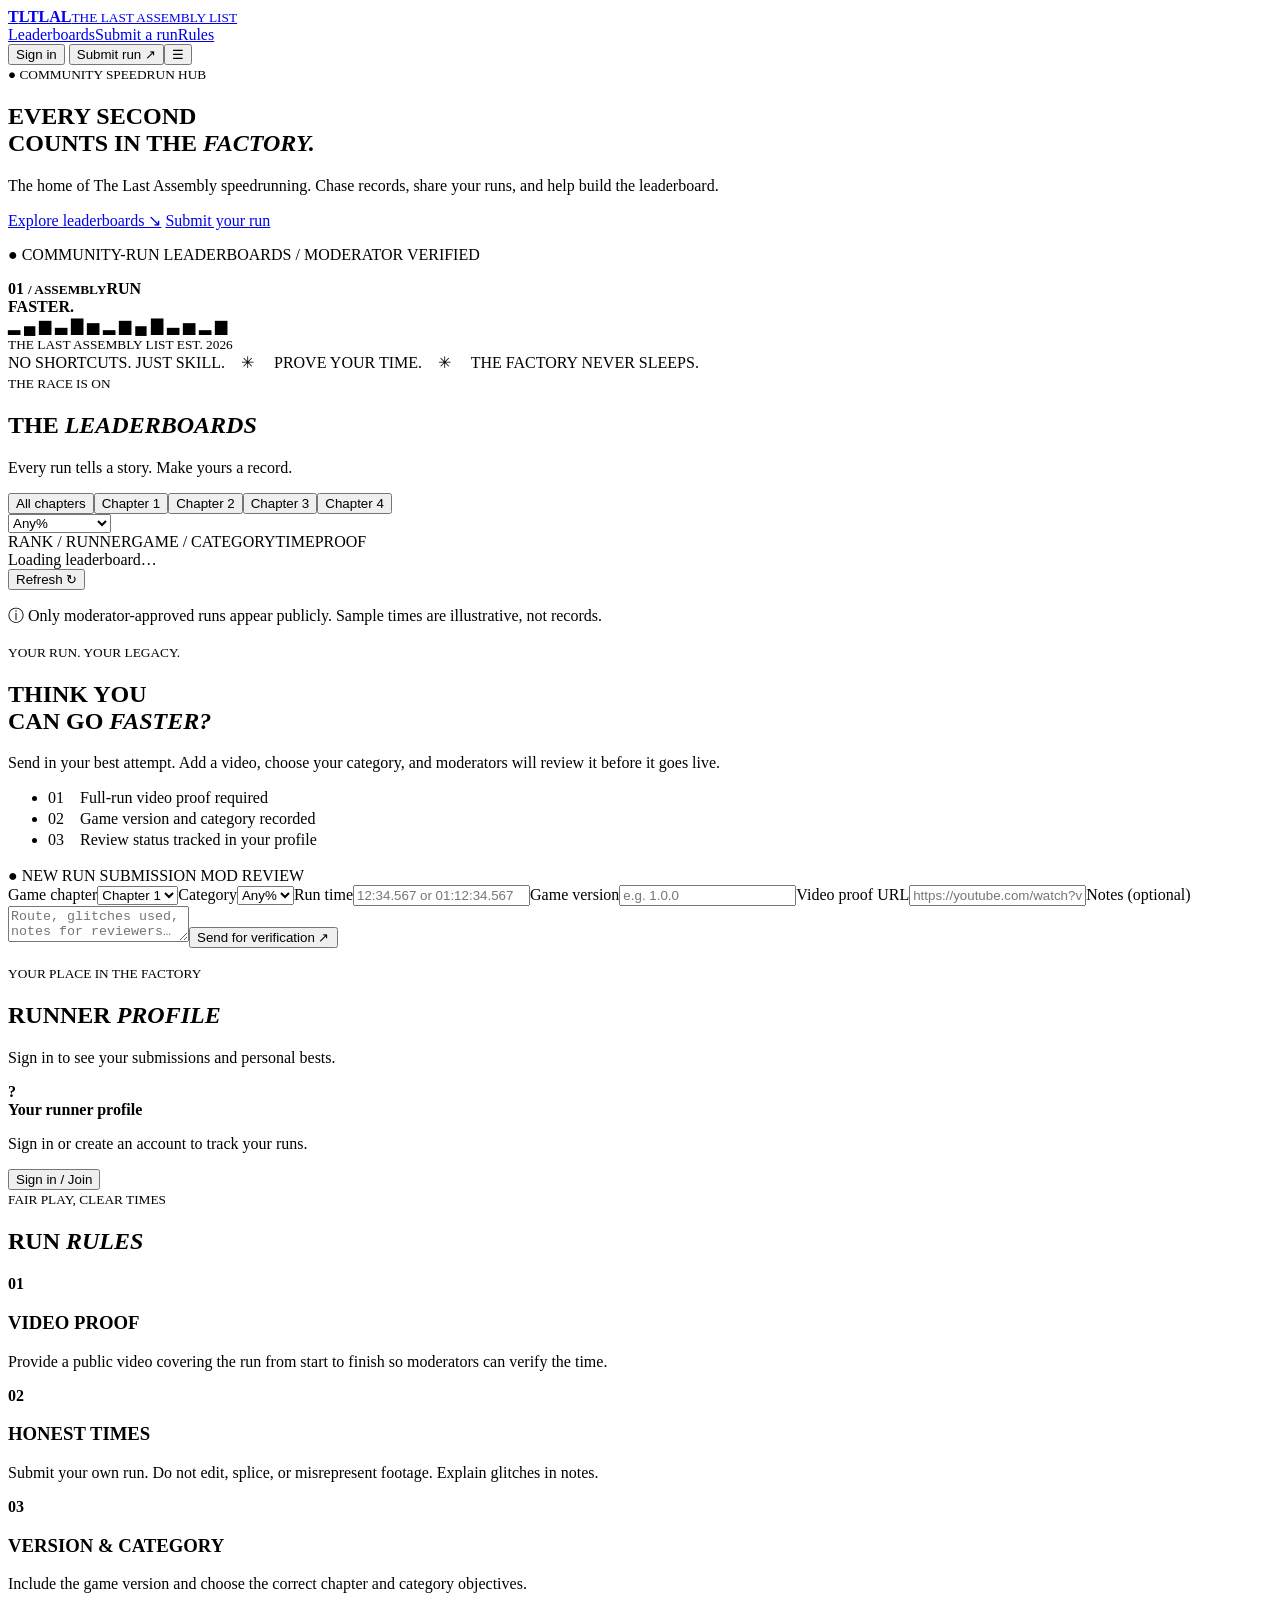
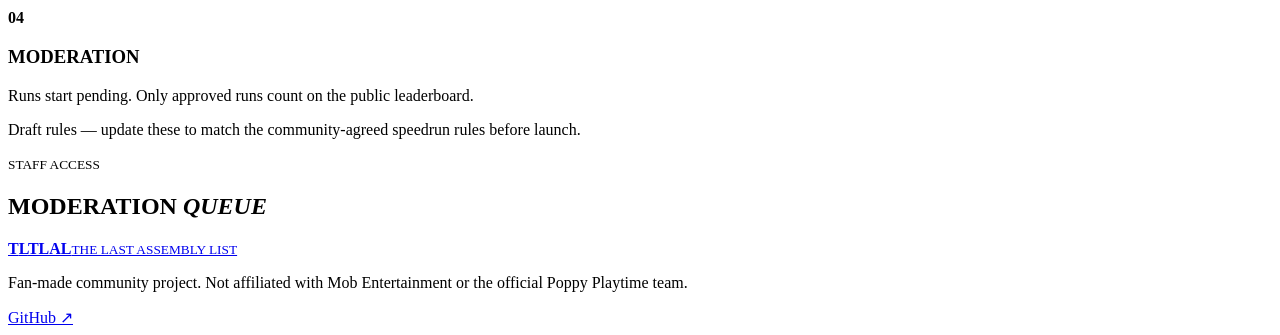
==== index.html @ 03046dbb "Build TLAL speedrun leaderboard website" ====
<!doctype html><html lang="en"><head><meta charset="utf-8"><meta name="viewport" content="width=device-width,initial-scale=1"><meta name="theme-color" content="#101011"><title>TLAL — The Last Assembly List</title><link rel="preconnect" href="https://fonts.googleapis.com"><link href="https://fonts.googleapis.com/css2?family=Barlow+Condensed:wght@600;700;800&family=DM+Sans:wght@400;500;700&display=swap" rel="stylesheet"><link rel="stylesheet" href="styles.css"></head><body><header><a class="brand" href="#home"><b class="mark">T<span>L</span></b><span><strong>TLAL</strong><small>THE LAST ASSEMBLY LIST</small></span></a><nav><a href="#leaderboards">Leaderboards</a><a href="#submit">Submit a run</a><a href="#rules">Rules</a></nav><div><button id="account">Sign in</button> <button class="red" id="go-submit">Submit run ↗</button><button id="menu">☰</button></div></header><main id="home"><section class="hero"><div><small class="eyebrow">● COMMUNITY SPEEDRUN HUB</small><h1>EVERY SECOND<br>COUNTS IN THE <em>FACTORY.</em></h1><p>The home of The Last Assembly speedrunning. Chase records, share your runs, and help build the leaderboard.</p><a class="red cta" href="#leaderboards">Explore leaderboards ↘</a> <a class="cta outline" href="#submit">Submit your run</a><p class="micro">● COMMUNITY-RUN LEADERBOARDS / MODERATOR VERIFIED</p></div><div class="art"><div class="ring"></div><div class="ring second"></div><b>01 <small>/ ASSEMBLY</small></b><strong>RUN<br>FASTER.</strong><div class="bars">▂ ▄ ▆ ▃ ▇ ▅ ▂ ▆ ▄ ▇ ▃ ▅ ▂ ▆</div><small class="artfoot">THE LAST ASSEMBLY LIST <span>EST. 2026</span></small></div></section><div class="ticker">NO SHORTCUTS. JUST SKILL.　✳　 PROVE YOUR TIME.　✳　 THE FACTORY NEVER SLEEPS.</div><section class="section" id="leaderboards"><small class="eyebrow">THE RACE IS ON</small><h2>THE <em>LEADERBOARDS</em></h2><p class="muted">Every run tells a story. Make yours a record.</p><div class="filters"><div id="chapters"><button class="active" data-ch="all">All chapters</button><button data-ch="chapter-1">Chapter 1</button><button data-ch="chapter-2">Chapter 2</button><button data-ch="chapter-3">Chapter 3</button><button data-ch="chapter-4">Chapter 4</button></div><select id="category"><option value="any%">Any%</option><option value="100%">100%</option><option value="all">All categories</option></select></div><div class="board"><div class="boardhead"><span>RANK / RUNNER</span><span>GAME / CATEGORY</span><span>TIME</span><span>PROOF</span></div><div id="runs">Loading leaderboard…</div><div class="boardfoot"><span id="count"></span><button id="refresh">Refresh ↻</button></div></div><p class="hint">ⓘ Only moderator-approved runs appear publicly. Sample times are illustrative, not records.</p></section><section class="section submit-area" id="submit"><div><small class="eyebrow">YOUR RUN. YOUR LEGACY.</small><h2>THINK YOU<br>CAN GO <em>FASTER?</em></h2><p class="muted">Send in your best attempt. Add a video, choose your category, and moderators will review it before it goes live.</p><ul><li>01　Full-run video proof required</li><li>02　Game version and category recorded</li><li>03　Review status tracked in your profile</li></ul></div><div class="panel"><div class="paneltitle">● NEW RUN SUBMISSION <span>MOD REVIEW</span></div><form id="submit-form"><label>Game chapter<select id="run-chapter"><option value="chapter-1">Chapter 1</option><option value="chapter-2">Chapter 2</option><option value="chapter-3">Chapter 3</option><option value="chapter-4">Chapter 4</option></select></label><label>Category<select id="run-category"><option value="any%">Any%</option><option value="100%">100%</option></select></label><label>Run time<input id="time" required placeholder="12:34.567 or 01:12:34.567"></label><label>Game version<input id="version" required placeholder="e.g. 1.0.0" maxlength="40"></label><label class="wide">Video proof URL<input id="proof" type="url" required placeholder="https://youtube.com/watch?v=..."></label><label class="wide">Notes (optional)<textarea id="notes" rows="2" maxlength="1000" placeholder="Route, glitches used, notes for reviewers…"></textarea></label><button class="red wide" type="submit">Send for verification ↗</button><p id="submit-msg" class="wide" role="status"></p></form></div></section><section class="section" id="profile"><small class="eyebrow">YOUR PLACE IN THE FACTORY</small><h2>RUNNER <em>PROFILE</em></h2><p class="muted">Sign in to see your submissions and personal bests.</p><div id="profile-card" class="profile"><b class="avatar">?</b><div class="profiletext"><strong>Your runner profile</strong><p>Sign in or create an account to track your runs.</p></div><button id="profile-login" class="outline">Sign in / Join</button></div><div id="history" class="hidden"></div></section><section class="section" id="rules"><small class="eyebrow">FAIR PLAY, CLEAR TIMES</small><h2>RUN <em>RULES</em></h2><div class="rules"><article><b>01</b><h3>VIDEO PROOF</h3><p>Provide a public video covering the run from start to finish so moderators can verify the time.</p></article><article><b>02</b><h3>HONEST TIMES</h3><p>Submit your own run. Do not edit, splice, or misrepresent footage. Explain glitches in notes.</p></article><article><b>03</b><h3>VERSION & CATEGORY</h3><p>Include the game version and choose the correct chapter and category objectives.</p></article><article><b>04</b><h3>MODERATION</h3><p>Runs start pending. Only approved runs count on the public leaderboard.</p></article></div><p class="hint">Draft rules — update these to match the community-agreed speedrun rules before launch.</p></section><section class="section hidden" id="moderation"><small class="eyebrow">STAFF ACCESS</small><h2>MODERATION <em>QUEUE</em></h2><div id="queue"></div></section><footer><a class="brand" href="#home"><b class="mark">T<span>L</span></b><span><strong>TLAL</strong><small>THE LAST ASSEMBLY LIST</small></span></a><p>Fan-made community project. Not affiliated with Mob Entertainment or the official Poppy Playtime team.</p><a href="https://github.com/AzureMC-projects/TLAL">GitHub ↗</a></footer></main><dialog id="auth"><button id="close-auth" class="close">×</button><small class="eyebrow">JOIN THE LEADERBOARD</small><h2 id="auth-title">WELCOME BACK.</h2><p id="auth-sub">Sign in to manage your runs.</p><form id="auth-form"><label>Email<input id="email" type="email" required autocomplete="email"></label><label id="runner-label" class="hidden">Runner name<input id="runner" maxlength="24" autocomplete="nickname"></label><label>Password<input id="password" type="password" required minlength="8" autocomplete="current-password"></label><button id="auth-submit" class="red" type="submit">Sign in</button><p id="auth-msg" role="status"></p></form><button id="switch-auth" class="textbtn">Need an account? Sign up</button><p class="hint">Passwords are handled by Supabase Auth, never stored by TLAL.</p></dialog><div id="toast" role="status"></div><script type="module" src="app.js"></script></body></html>
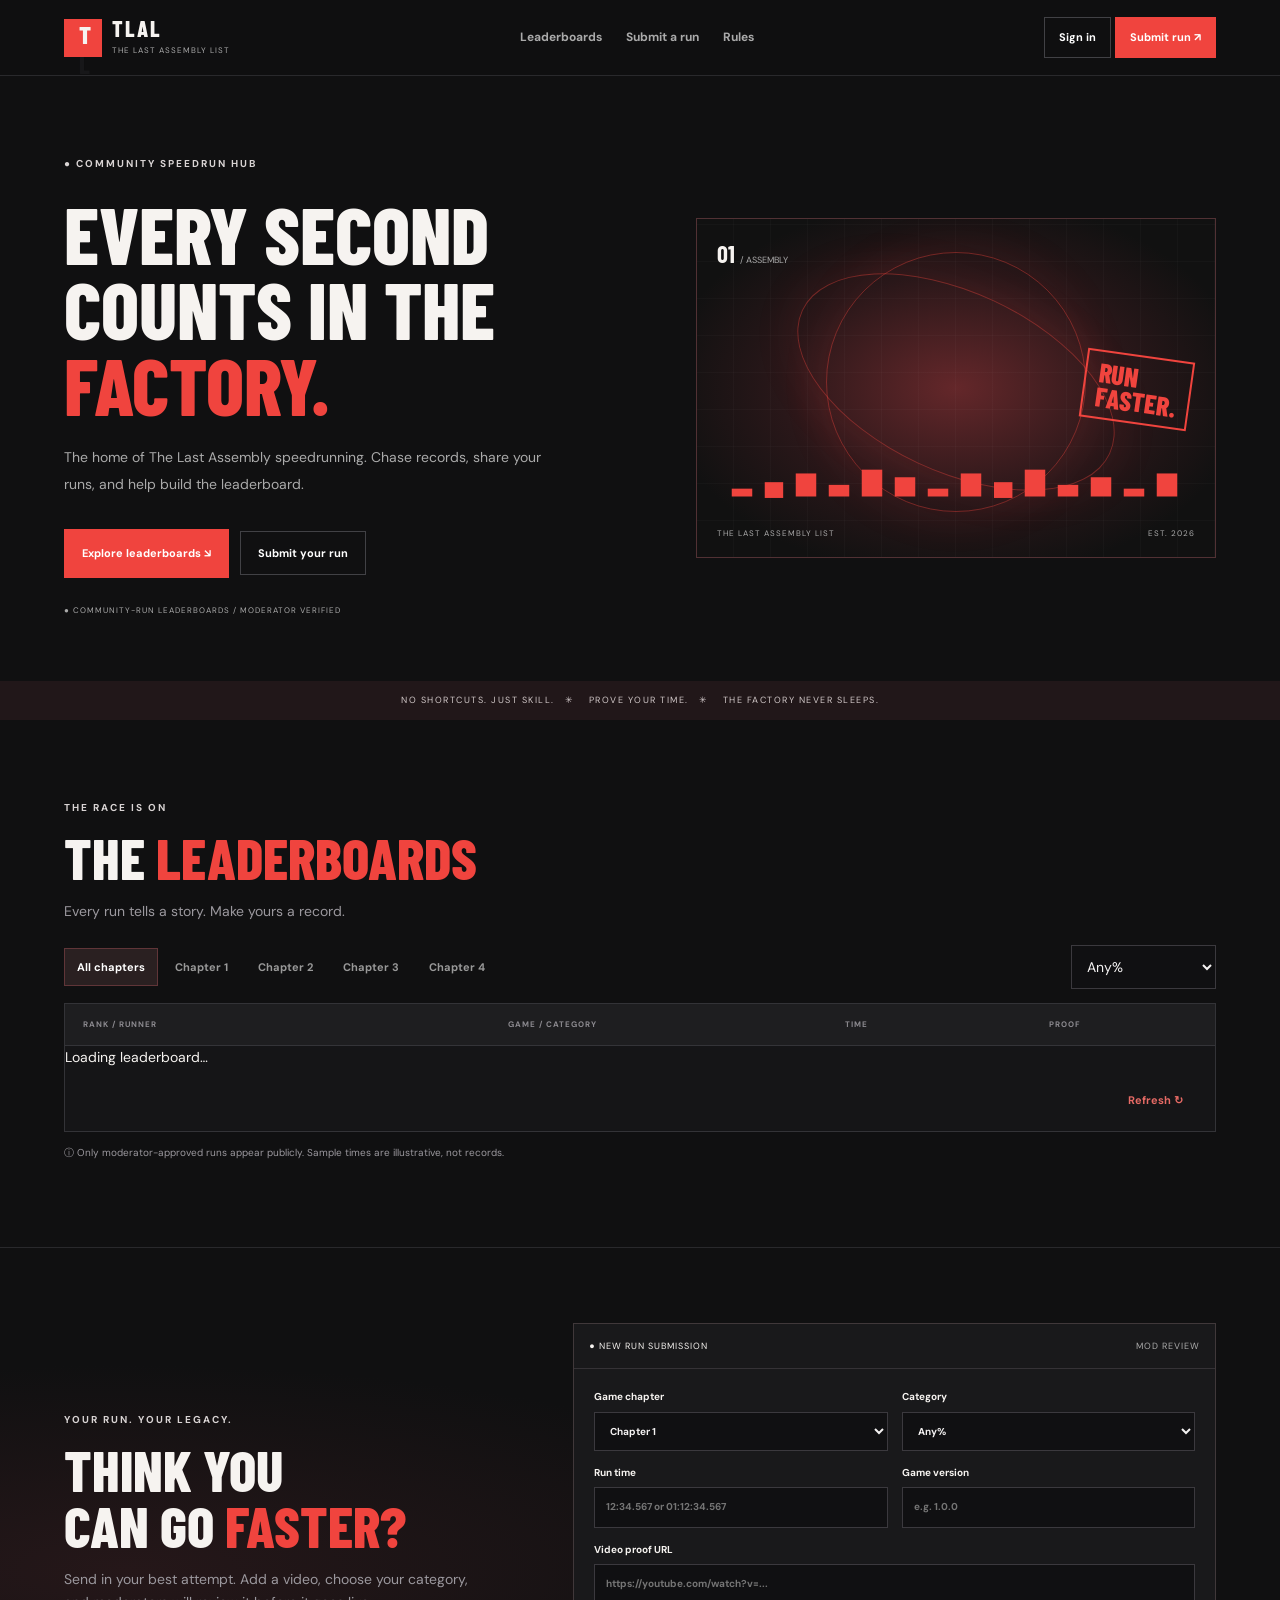
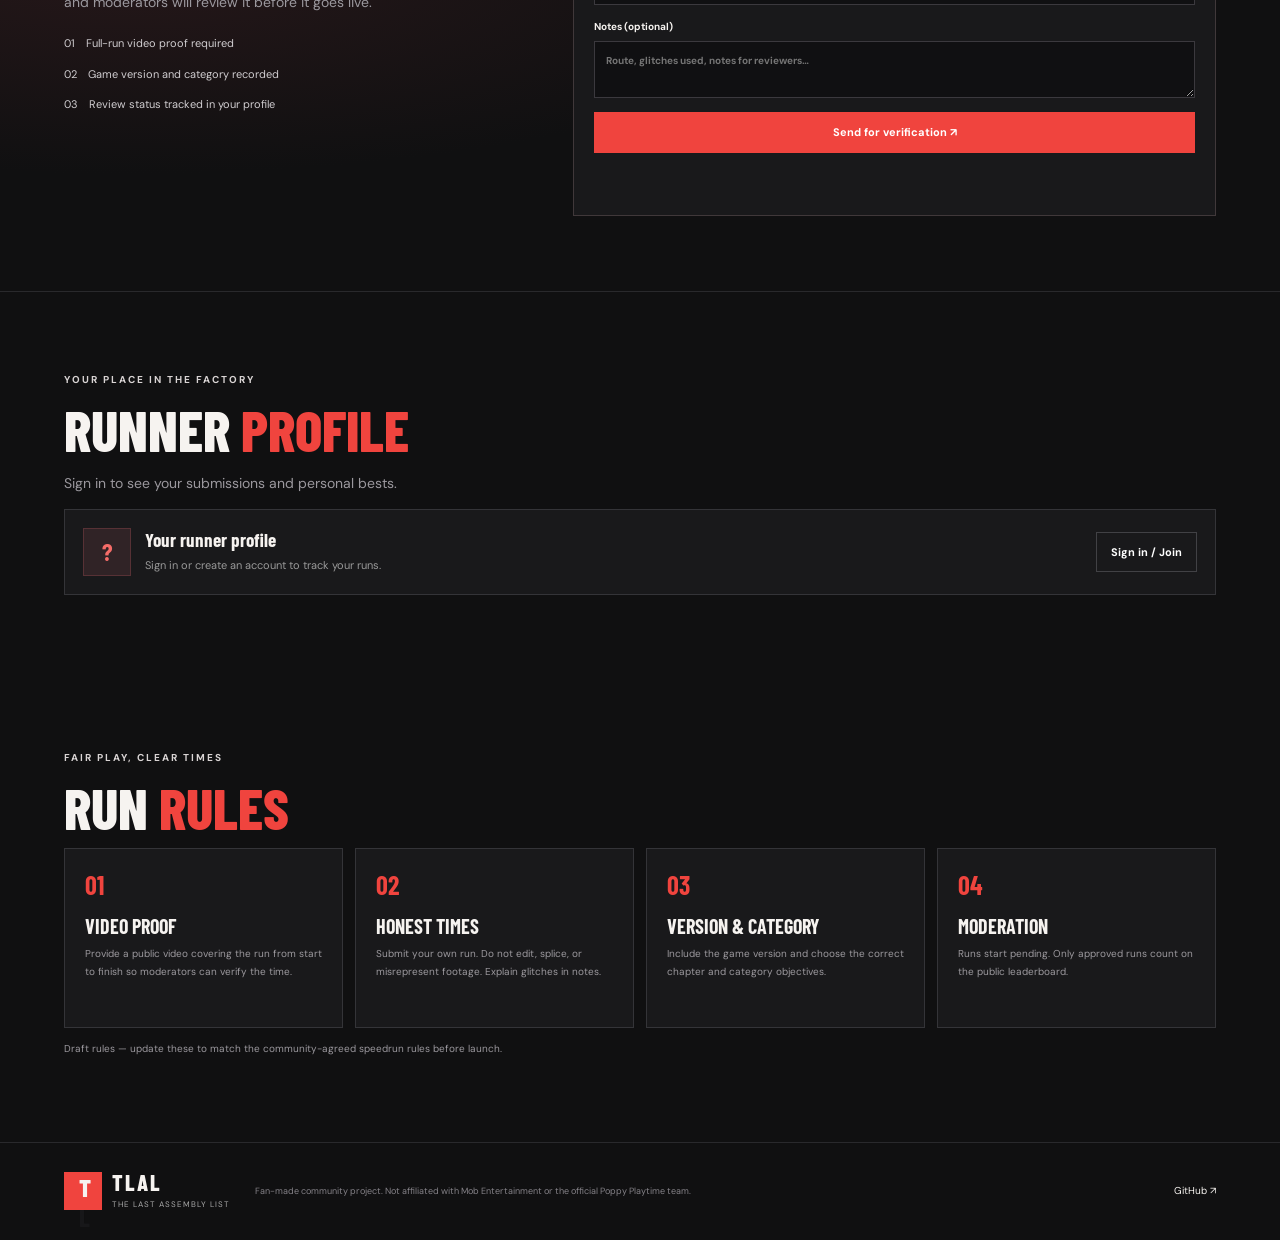
==== commit 2e2eae27: "Wire chapter tabs to leaderboard filters" ====
--- a/index.html
+++ b/index.html
@@ -1 +1 @@
-<!doctype html><html lang="en"><head><meta charset="utf-8"><meta name="viewport" content="width=device-width,initial-scale=1"><meta name="theme-color" content="#101011"><title>TLAL — The Last Assembly List</title><link rel="preconnect" href="https://fonts.googleapis.com"><link href="https://fonts.googleapis.com/css2?family=Barlow+Condensed:wght@600;700;800&family=DM+Sans:wght@400;500;700&display=swap" rel="stylesheet"><link rel="stylesheet" href="styles.css"></head><body><header><a class="brand" href="#home"><b class="mark">T<span>L</span></b><span><strong>TLAL</strong><small>THE LAST ASSEMBLY LIST</small></span></a><nav><a href="#leaderboards">Leaderboards</a><a href="#submit">Submit a run</a><a href="#rules">Rules</a></nav><div><button id="account">Sign in</button> <button class="red" id="go-submit">Submit run ↗</button><button id="menu">☰</button></div></header><main id="home"><section class="hero"><div><small class="eyebrow">● COMMUNITY SPEEDRUN HUB</small><h1>EVERY SECOND<br>COUNTS IN THE <em>FACTORY.</em></h1><p>The home of The Last Assembly speedrunning. Chase records, share your runs, and help build the leaderboard.</p><a class="red cta" href="#leaderboards">Explore leaderboards ↘</a> <a class="cta outline" href="#submit">Submit your run</a><p class="micro">● COMMUNITY-RUN LEADERBOARDS / MODERATOR VERIFIED</p></div><div class="art"><div class="ring"></div><div class="ring second"></div><b>01 <small>/ ASSEMBLY</small></b><strong>RUN<br>FASTER.</strong><div class="bars">▂ ▄ ▆ ▃ ▇ ▅ ▂ ▆ ▄ ▇ ▃ ▅ ▂ ▆</div><small class="artfoot">THE LAST ASSEMBLY LIST <span>EST. 2026</span></small></div></section><div class="ticker">NO SHORTCUTS. JUST SKILL.　✳　 PROVE YOUR TIME.　✳　 THE FACTORY NEVER SLEEPS.</div><section class="section" id="leaderboards"><small class="eyebrow">THE RACE IS ON</small><h2>THE <em>LEADERBOARDS</em></h2><p class="muted">Every run tells a story. Make yours a record.</p><div class="filters"><div id="chapters"><button class="active" data-ch="all">All chapters</button><button data-ch="chapter-1">Chapter 1</button><button data-ch="chapter-2">Chapter 2</button><button data-ch="chapter-3">Chapter 3</button><button data-ch="chapter-4">Chapter 4</button></div><select id="category"><option value="any%">Any%</option><option value="100%">100%</option><option value="all">All categories</option></select></div><div class="board"><div class="boardhead"><span>RANK / RUNNER</span><span>GAME / CATEGORY</span><span>TIME</span><span>PROOF</span></div><div id="runs">Loading leaderboard…</div><div class="boardfoot"><span id="count"></span><button id="refresh">Refresh ↻</button></div></div><p class="hint">ⓘ Only moderator-approved runs appear publicly. Sample times are illustrative, not records.</p></section><section class="section submit-area" id="submit"><div><small class="eyebrow">YOUR RUN. YOUR LEGACY.</small><h2>THINK YOU<br>CAN GO <em>FASTER?</em></h2><p class="muted">Send in your best attempt. Add a video, choose your category, and moderators will review it before it goes live.</p><ul><li>01　Full-run video proof required</li><li>02　Game version and category recorded</li><li>03　Review status tracked in your profile</li></ul></div><div class="panel"><div class="paneltitle">● NEW RUN SUBMISSION <span>MOD REVIEW</span></div><form id="submit-form"><label>Game chapter<select id="run-chapter"><option value="chapter-1">Chapter 1</option><option value="chapter-2">Chapter 2</option><option value="chapter-3">Chapter 3</option><option value="chapter-4">Chapter 4</option></select></label><label>Category<select id="run-category"><option value="any%">Any%</option><option value="100%">100%</option></select></label><label>Run time<input id="time" required placeholder="12:34.567 or 01:12:34.567"></label><label>Game version<input id="version" required placeholder="e.g. 1.0.0" maxlength="40"></label><label class="wide">Video proof URL<input id="proof" type="url" required placeholder="https://youtube.com/watch?v=..."></label><label class="wide">Notes (optional)<textarea id="notes" rows="2" maxlength="1000" placeholder="Route, glitches used, notes for reviewers…"></textarea></label><button class="red wide" type="submit">Send for verification ↗</button><p id="submit-msg" class="wide" role="status"></p></form></div></section><section class="section" id="profile"><small class="eyebrow">YOUR PLACE IN THE FACTORY</small><h2>RUNNER <em>PROFILE</em></h2><p class="muted">Sign in to see your submissions and personal bests.</p><div id="profile-card" class="profile"><b class="avatar">?</b><div class="profiletext"><strong>Your runner profile</strong><p>Sign in or create an account to track your runs.</p></div><button id="profile-login" class="outline">Sign in / Join</button></div><div id="history" class="hidden"></div></section><section class="section" id="rules"><small class="eyebrow">FAIR PLAY, CLEAR TIMES</small><h2>RUN <em>RULES</em></h2><div class="rules"><article><b>01</b><h3>VIDEO PROOF</h3><p>Provide a public video covering the run from start to finish so moderators can verify the time.</p></article><article><b>02</b><h3>HONEST TIMES</h3><p>Submit your own run. Do not edit, splice, or misrepresent footage. Explain glitches in notes.</p></article><article><b>03</b><h3>VERSION & CATEGORY</h3><p>Include the game version and choose the correct chapter and category objectives.</p></article><article><b>04</b><h3>MODERATION</h3><p>Runs start pending. Only approved runs count on the public leaderboard.</p></article></div><p class="hint">Draft rules — update these to match the community-agreed speedrun rules before launch.</p></section><section class="section hidden" id="moderation"><small class="eyebrow">STAFF ACCESS</small><h2>MODERATION <em>QUEUE</em></h2><div id="queue"></div></section><footer><a class="brand" href="#home"><b class="mark">T<span>L</span></b><span><strong>TLAL</strong><small>THE LAST ASSEMBLY LIST</small></span></a><p>Fan-made community project. Not affiliated with Mob Entertainment or the official Poppy Playtime team.</p><a href="https://github.com/AzureMC-projects/TLAL">GitHub ↗</a></footer></main><dialog id="auth"><button id="close-auth" class="close">×</button><small class="eyebrow">JOIN THE LEADERBOARD</small><h2 id="auth-title">WELCOME BACK.</h2><p id="auth-sub">Sign in to manage your runs.</p><form id="auth-form"><label>Email<input id="email" type="email" required autocomplete="email"></label><label id="runner-label" class="hidden">Runner name<input id="runner" maxlength="24" autocomplete="nickname"></label><label>Password<input id="password" type="password" required minlength="8" autocomplete="current-password"></label><button id="auth-submit" class="red" type="submit">Sign in</button><p id="auth-msg" role="status"></p></form><button id="switch-auth" class="textbtn">Need an account? Sign up</button><p class="hint">Passwords are handled by Supabase Auth, never stored by TLAL.</p></dialog><div id="toast" role="status"></div><script type="module" src="app.js"></script></body></html>+<!doctype html><html lang="en"><head><meta charset="utf-8"><meta name="viewport" content="width=device-width,initial-scale=1"><meta name="theme-color" content="#101011"><title>TLAL — The Last Assembly List</title><link rel="preconnect" href="https://fonts.googleapis.com"><link href="https://fonts.googleapis.com/css2?family=Barlow+Condensed:wght@600;700;800&family=DM+Sans:wght@400;500;700&display=swap" rel="stylesheet"><link rel="stylesheet" href="styles.css"></head><body><header><a class="brand" href="#home"><b class="mark">T<span>L</span></b><span><strong>TLAL</strong><small>THE LAST ASSEMBLY LIST</small></span></a><nav><a href="#leaderboards">Leaderboards</a><a href="#submit">Submit a run</a><a href="#rules">Rules</a></nav><div><button id="account">Sign in</button> <button class="red" id="go-submit">Submit run ↗</button><button id="menu">☰</button></div></header><main id="home"><section class="hero"><div><small class="eyebrow">● COMMUNITY SPEEDRUN HUB</small><h1>EVERY SECOND<br>COUNTS IN THE <em>FACTORY.</em></h1><p>The home of The Last Assembly speedrunning. Chase records, share your runs, and help build the leaderboard.</p><a class="red cta" href="#leaderboards">Explore leaderboards ↘</a> <a class="cta outline" href="#submit">Submit your run</a><p class="micro">● COMMUNITY-RUN LEADERBOARDS / MODERATOR VERIFIED</p></div><div class="art"><div class="ring"></div><div class="ring second"></div><b>01 <small>/ ASSEMBLY</small></b><strong>RUN<br>FASTER.</strong><div class="bars">▂ ▄ ▆ ▃ ▇ ▅ ▂ ▆ ▄ ▇ ▃ ▅ ▂ ▆</div><small class="artfoot">THE LAST ASSEMBLY LIST <span>EST. 2026</span></small></div></section><div class="ticker">NO SHORTCUTS. JUST SKILL.　✳　 PROVE YOUR TIME.　✳　 THE FACTORY NEVER SLEEPS.</div><section class="section" id="leaderboards"><small class="eyebrow">THE RACE IS ON</small><h2>THE <em>LEADERBOARDS</em></h2><p class="muted">Every run tells a story. Make yours a record.</p><div class="filters"><div id="chapters"><button class="chapter-tab active" data-ch="all">All chapters</button><button class="chapter-tab" data-ch="chapter-1">Chapter 1</button><button class="chapter-tab" data-ch="chapter-2">Chapter 2</button><button class="chapter-tab" data-ch="chapter-3">Chapter 3</button><button class="chapter-tab" data-ch="chapter-4">Chapter 4</button></div><select id="category"><option value="any%">Any%</option><option value="100%">100%</option><option value="all">All categories</option></select></div><div class="board"><div class="boardhead"><span>RANK / RUNNER</span><span>GAME / CATEGORY</span><span>TIME</span><span>PROOF</span></div><div id="runs">Loading leaderboard…</div><div class="boardfoot"><span id="count"></span><button id="refresh">Refresh ↻</button></div></div><p class="hint">ⓘ Only moderator-approved runs appear publicly. Sample times are illustrative, not records.</p></section><section class="section submit-area" id="submit"><div><small class="eyebrow">YOUR RUN. YOUR LEGACY.</small><h2>THINK YOU<br>CAN GO <em>FASTER?</em></h2><p class="muted">Send in your best attempt. Add a video, choose your category, and moderators will review it before it goes live.</p><ul><li>01　Full-run video proof required</li><li>02　Game version and category recorded</li><li>03　Review status tracked in your profile</li></ul></div><div class="panel"><div class="paneltitle">● NEW RUN SUBMISSION <span>MOD REVIEW</span></div><form id="submit-form"><label>Game chapter<select id="run-chapter"><option value="chapter-1">Chapter 1</option><option value="chapter-2">Chapter 2</option><option value="chapter-3">Chapter 3</option><option value="chapter-4">Chapter 4</option></select></label><label>Category<select id="run-category"><option value="any%">Any%</option><option value="100%">100%</option></select></label><label>Run time<input id="time" required placeholder="12:34.567 or 01:12:34.567"></label><label>Game version<input id="version" required placeholder="e.g. 1.0.0" maxlength="40"></label><label class="wide">Video proof URL<input id="proof" type="url" required placeholder="https://youtube.com/watch?v=..."></label><label class="wide">Notes (optional)<textarea id="notes" rows="2" maxlength="1000" placeholder="Route, glitches used, notes for reviewers…"></textarea></label><button class="red wide" type="submit">Send for verification ↗</button><p id="submit-msg" class="wide" role="status"></p></form></div></section><section class="section" id="profile"><small class="eyebrow">YOUR PLACE IN THE FACTORY</small><h2>RUNNER <em>PROFILE</em></h2><p class="muted">Sign in to see your submissions and personal bests.</p><div id="profile-card" class="profile"><b class="avatar">?</b><div class="profiletext"><strong>Your runner profile</strong><p>Sign in or create an account to track your runs.</p></div><button id="profile-login" class="outline">Sign in / Join</button></div><div id="history" class="hidden"></div></section><section class="section" id="rules"><small class="eyebrow">FAIR PLAY, CLEAR TIMES</small><h2>RUN <em>RULES</em></h2><div class="rules"><article><b>01</b><h3>VIDEO PROOF</h3><p>Provide a public video covering the run from start to finish so moderators can verify the time.</p></article><article><b>02</b><h3>HONEST TIMES</h3><p>Submit your own run. Do not edit, splice, or misrepresent footage. Explain glitches in notes.</p></article><article><b>03</b><h3>VERSION & CATEGORY</h3><p>Include the game version and choose the correct chapter and category objectives.</p></article><article><b>04</b><h3>MODERATION</h3><p>Runs start pending. Only approved runs count on the public leaderboard.</p></article></div><p class="hint">Draft rules — update these to match the community-agreed speedrun rules before launch.</p></section><section class="section hidden" id="moderation"><small class="eyebrow">STAFF ACCESS</small><h2>MODERATION <em>QUEUE</em></h2><div id="queue"></div></section><footer><a class="brand" href="#home"><b class="mark">T<span>L</span></b><span><strong>TLAL</strong><small>THE LAST ASSEMBLY LIST</small></span></a><p>Fan-made community project. Not affiliated with Mob Entertainment or the official Poppy Playtime team.</p><a href="https://github.com/AzureMC-projects/TLAL">GitHub ↗</a></footer></main><dialog id="auth"><button id="close-auth" class="close">×</button><small class="eyebrow">JOIN THE LEADERBOARD</small><h2 id="auth-title">WELCOME BACK.</h2><p id="auth-sub">Sign in to manage your runs.</p><form id="auth-form"><label>Email<input id="email" type="email" required autocomplete="email"></label><label id="runner-label" class="hidden">Runner name<input id="runner" maxlength="24" autocomplete="nickname"></label><label>Password<input id="password" type="password" required minlength="8" autocomplete="current-password"></label><button id="auth-submit" class="red" type="submit">Sign in</button><p id="auth-msg" role="status"></p></form><button id="switch-auth" class="textbtn">Need an account? Sign up</button><p class="hint">Passwords are handled by Supabase Auth, never stored by TLAL.</p></dialog><div id="toast" role="status"></div><script type="module" src="app.js"></script></body></html>
--- a/styles.css
+++ b/styles.css
@@ -0,0 +1 @@
+:root{color-scheme:dark;--bg:#101011;--panel:#19191b;--line:#333337;--muted:#9b989e;--red:#f0443e;--head:"Barlow Condensed",Impact,sans-serif;--body:"DM Sans",Arial,sans-serif}*{box-sizing:border-box}html{scroll-behavior:smooth;scroll-padding-top:85px}body{margin:0;background:var(--bg);color:#f6f3f0;font:14px/1.65 var(--body)}button,input,select,textarea{font:inherit}button,a{cursor:pointer}a{color:inherit;text-decoration:none}header{height:76px;position:sticky;top:0;z-index:10;display:flex;align-items:center;justify-content:space-between;padding:0 5vw;background:#101011f2;border-bottom:1px solid #29292c;gap:22px}header>div{white-space:nowrap}#menu{display:none}.brand{display:flex;align-items:center;gap:10px}.mark{width:38px;height:38px;display:grid;place-items:center;background:var(--red);font:800 25px var(--head);letter-spacing:-3px}.mark span{color:#171719}.brand strong{font:800 22px var(--head);letter-spacing:2px;display:block;line-height:1}.brand small{display:block;font-size:8px;letter-spacing:1px;color:#aaa;margin-top:5px}nav{display:flex;gap:24px}nav a{color:#aaa;font-size:12px;font-weight:700}nav a:hover{color:white}button,.red,.outline{border:1px solid #414145;padding:10px 14px;background:transparent;color:white;font-size:11px;font-weight:700}.red{display:inline-block;background:var(--red);border-color:var(--red);color:white}.red:hover{background:#ff5b54}.outline:hover,button:hover{border-color:#888}.hero{max-width:1320px;margin:auto;display:grid;grid-template-columns:1.05fr .95fr;align-items:center;gap:5%;padding:75px 5vw 55px}.eyebrow{font-size:10px;letter-spacing:2px;font-weight:700;color:#d9d4d4}.hero h1{font:800 clamp(48px,6.2vw,82px)/.95 var(--head);margin:22px 0}.hero h1 em,h2 em{color:var(--red);font-style:normal}.hero p{color:#aaa;max-width:480px;line-height:1.9}.cta{margin:18px 7px 0 0;padding:14px 17px;font-size:11px}.micro{font-size:8px;color:#858188;letter-spacing:1px;margin-top:25px}.art{height:340px;position:relative;overflow:hidden;border:1px solid #513134;background:radial-gradient(ellipse,#64272a,#291719 48%,#111 80%);padding:20px}.art:before{content:"";position:absolute;inset:0;background:repeating-linear-gradient(0deg,transparent 0 36px,#ffffff0b 37px),repeating-linear-gradient(90deg,transparent 0 36px,#ffffff0b 37px)}.art>b{position:relative;font:700 24px var(--head)}.art b small{font:9px var(--body);color:#aaa}.art strong{position:absolute;right:24px;top:40%;border:2px solid var(--red);color:var(--red);padding:8px 12px;font:800 27px/.9 var(--head);transform:rotate(8deg)}.ring{position:absolute;left:50%;top:48%;width:260px;height:260px;border:1px solid #f0443e66;border-radius:50%;transform:translate(-50%,-50%);box-shadow:0 0 50px #f0443e18}.ring.second{width:340px;height:180px;transform:translate(-50%,-50%) rotate(25deg)}.bars{position:absolute;bottom:55px;left:20px;right:20px;text-align:center;color:var(--red);font-size:26px;letter-spacing:3px}.artfoot{position:absolute;bottom:17px;left:20px;right:20px;color:#aaa;font-size:8px;letter-spacing:1px}.artfoot span{float:right}.ticker{text-align:center;background:#211719;padding:12px;color:#d1c8c8;font-size:9px;letter-spacing:1.5px}.section{max-width:1320px;margin:auto;padding:75px 5vw}h2{font:800 clamp(38px,4.5vw,57px)/.98 var(--head);margin:12px 0}.muted,.section>p{color:var(--muted)}.filters{display:flex;align-items:center;justify-content:space-between;gap:12px;margin:22px 0 14px}#chapters{display:flex;gap:4px;flex-wrap:wrap}#chapters button{border-color:transparent;color:#999;padding:9px 12px}#chapters button.active{background:#2a2021;border-color:#603538;color:white}select,input,textarea{background:#101012;color:#f4f2f2;border:1px solid #3b393e;padding:11px;width:100%;min-width:0;outline:none}select:focus,input:focus,textarea:focus{border-color:#bd4945}#category{width:auto;min-width:145px}.board{border:1px solid #333337;background:#151517}.boardhead,.row{display:grid;grid-template-columns:1.4fr 1.1fr .65fr .5fr;gap:12px;align-items:center;padding:14px 18px}.boardhead{background:#1e1e20;border-bottom:1px solid #343438;color:#8d8b90;font-size:8px;letter-spacing:1px;font-weight:700}.row{min-height:72px;border-bottom:1px solid #2d2d30}.runner{display:flex;align-items:center;gap:10px;min-width:0}.rank{font:700 18px var(--head);color:#888;width:20px}.rank.first{color:#f0c878}.avatar{width:34px;height:34px;display:grid;place-items:center;background:#302326;color:#f56c68;border:1px solid #573135;font:700 17px var(--head);flex-shrink:0}.runnername{font-size:11px;font-weight:700;overflow:hidden;text-overflow:ellipsis}.runnername small{display:block;color:#888;font-size:9px}.game strong{display:block;font-size:11px}.game small{display:block;color:#8d8a90;font-size:9px}.time{font:700 18px var(--head)}.proof{border:1px solid #38383c;padding:7px 9px;font-size:10px;width:max-content}.boardfoot{display:flex;justify-content:space-between;padding:12px 18px;color:#888;font-size:10px}.boardfoot button,.textbtn{background:none;border:0;color:#e66a65}.hint{color:#8f8c91;font-size:10px;margin-top:13px}.submit-area{display:grid;grid-template-columns:.8fr 1.2fr;gap:7%;align-items:center;border-block:1px solid #29292c;background:radial-gradient(ellipse at 10% 50%,#251719,transparent 45%)}.submit-area ul{list-style:none;padding:0;color:#d0cdd0;font-size:11px;line-height:2.8}.panel{background:#19191b;border:1px solid #40383a}.paneltitle{padding:15px;border-bottom:1px solid #353236;font-size:9px;letter-spacing:1px}.paneltitle span{float:right;color:#aaa}.panel form,dialog form{padding:20px;display:grid;grid-template-columns:1fr 1fr;gap:14px}.panel label,dialog label{display:flex;flex-direction:column;gap:6px;font-size:10px;font-weight:700}.wide{grid-column:1/-1}.profile{display:flex;align-items:center;gap:14px;padding:18px;border:1px solid #343438;background:#19191b}.profile .avatar{width:48px;height:48px;font-size:24px}.profiletext{flex:1}.profiletext strong{font:700 19px var(--head)}.profiletext p{margin:2px 0;color:#999;font-size:11px}.rules{display:grid;grid-template-columns:repeat(4,1fr);gap:12px}.rules article{border:1px solid #343438;background:#19191b;padding:20px;min-height:180px}.rules article>b{font:700 26px var(--head);color:var(--red)}.rules h3{font:700 20px var(--head);margin:12px 0 7px}.rules p{font-size:10px;color:#9c999e;line-height:1.8;margin:0}footer{border-top:1px solid #29292c;display:flex;align-items:center;gap:25px;padding:28px 5vw;max-width:1320px;margin:auto}footer p{flex:1;font-size:9px;color:#858288}footer>a:last-child{font-size:10px}dialog{width:min(440px,calc(100% - 28px));background:#19191b;color:white;border:1px solid #484044;padding:30px;position:relative}dialog::backdrop{background:#050505d9;backdrop-filter:blur(5px)}dialog h2{font:800 38px var(--head);margin:12px 0}dialog>p{font-size:11px;color:#aaa}dialog form{display:grid;grid-template-columns:1fr;gap:13px;padding:0;margin-top:20px}dialog .close{position:absolute;right:10px;top:8px;border:0;background:none;font-size:25px}#toast{position:fixed;bottom:20px;right:20px;z-index:20;background:#292326;border:1px solid #603538;padding:13px 18px;max-width:380px;opacity:0;pointer-events:none;transition:.2s;font-size:11px}#toast.show{opacity:1}.hidden{display:none!important}.config-banner{padding:10px 5vw;background:#291d1e;border-bottom:1px solid #563336;color:#d5baba;font-size:10px}.config-banner b{color:#ff7770;letter-spacing:1px}.config-banner a{color:white;text-decoration:underline;margin-left:8px}.historyrow,.queueitem{padding:14px;border-bottom:1px solid var(--line);font-size:11px}.historyrow span,.historyrow em{margin-left:12px;color:#bbb}.queueitem input{margin:8px 0}.queueitem button{margin-right:5px}@media(max-width:850px){.hero{padding:55px 24px;grid-template-columns:1fr .8fr}.hero h1{font-size:58px}.section{padding:60px 24px}.rules{grid-template-columns:repeat(2,1fr)}}@media(max-width:650px){header{height:66px;padding:0 15px}nav{display:none;position:absolute;top:65px;left:0;right:0;background:#19191b;padding:16px;flex-direction:column;align-items:flex-start}nav.open{display:flex}header>div{margin-left:auto}#go-submit{display:none}#menu{display:inline-block}.hero{grid-template-columns:1fr;padding:48px 18px 35px;gap:30px}.hero h1{font-size:clamp(48px,13vw,70px)}.art{height:260px}.section{padding:52px 18px}.filters{align-items:stretch;flex-direction:column}#category{width:100%}.boardhead{display:none}.row{grid-template-columns:1fr auto;padding:13px;gap:7px}.runner{grid-column:1;grid-row:1}.game{grid-column:1;grid-row:2;padding-left:30px}.time{grid-column:2;grid-row:1;text-align:right}.proof{grid-column:2;grid-row:2}.submit-area{grid-template-columns:1fr;gap:25px}.panel form{padding:14px;gap:10px}.rules{grid-template-columns:1fr 1fr}.rules article{padding:14px;min-height:185px}.profile{flex-wrap:wrap}.profiletext{min-width:60%}.profile>button{width:100%}footer{padding:24px 18px;flex-wrap:wrap;gap:12px}footer p{flex-basis:100%;order:2;margin:0}}@media(max-width:390px){.panel form{grid-template-columns:1fr}.panel form>*{grid-column:1}.rules{grid-template-columns:1fr}.rules article{min-height:0}.hero .cta{display:block;text-align:center}}
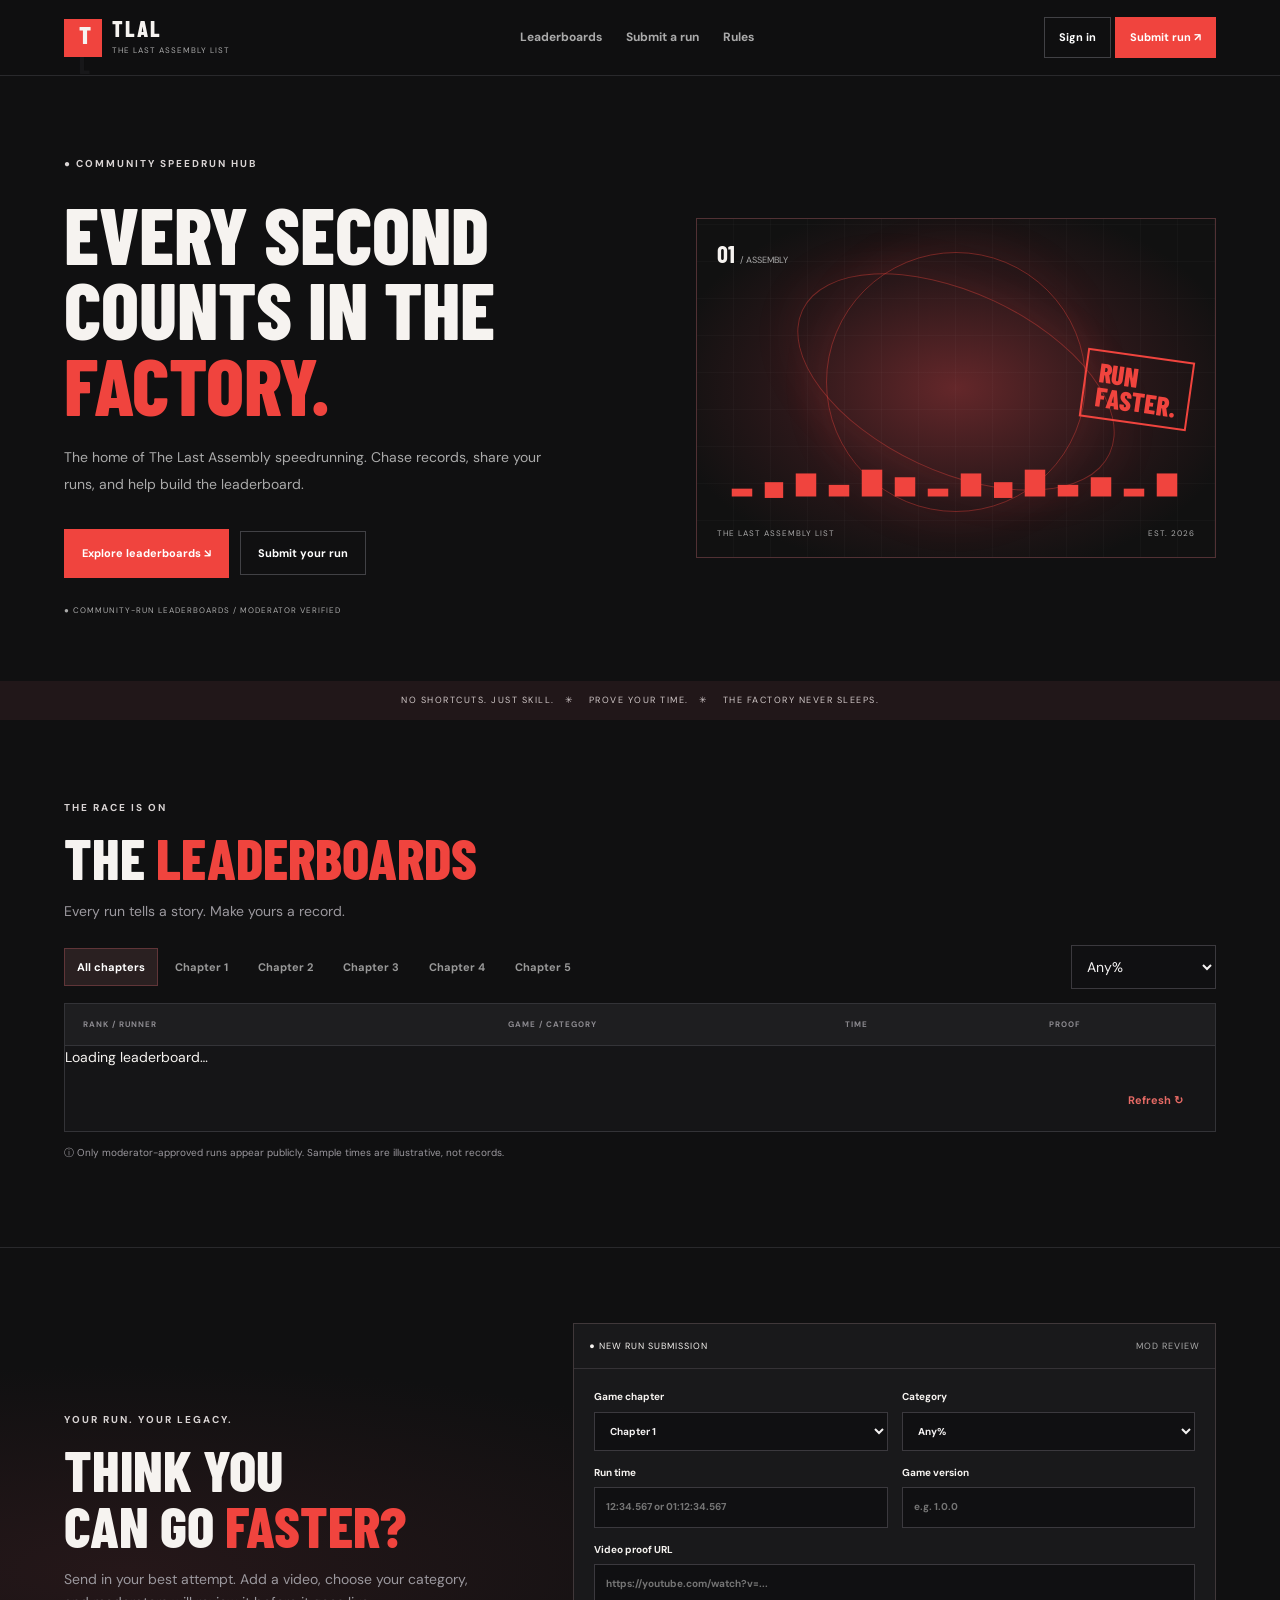
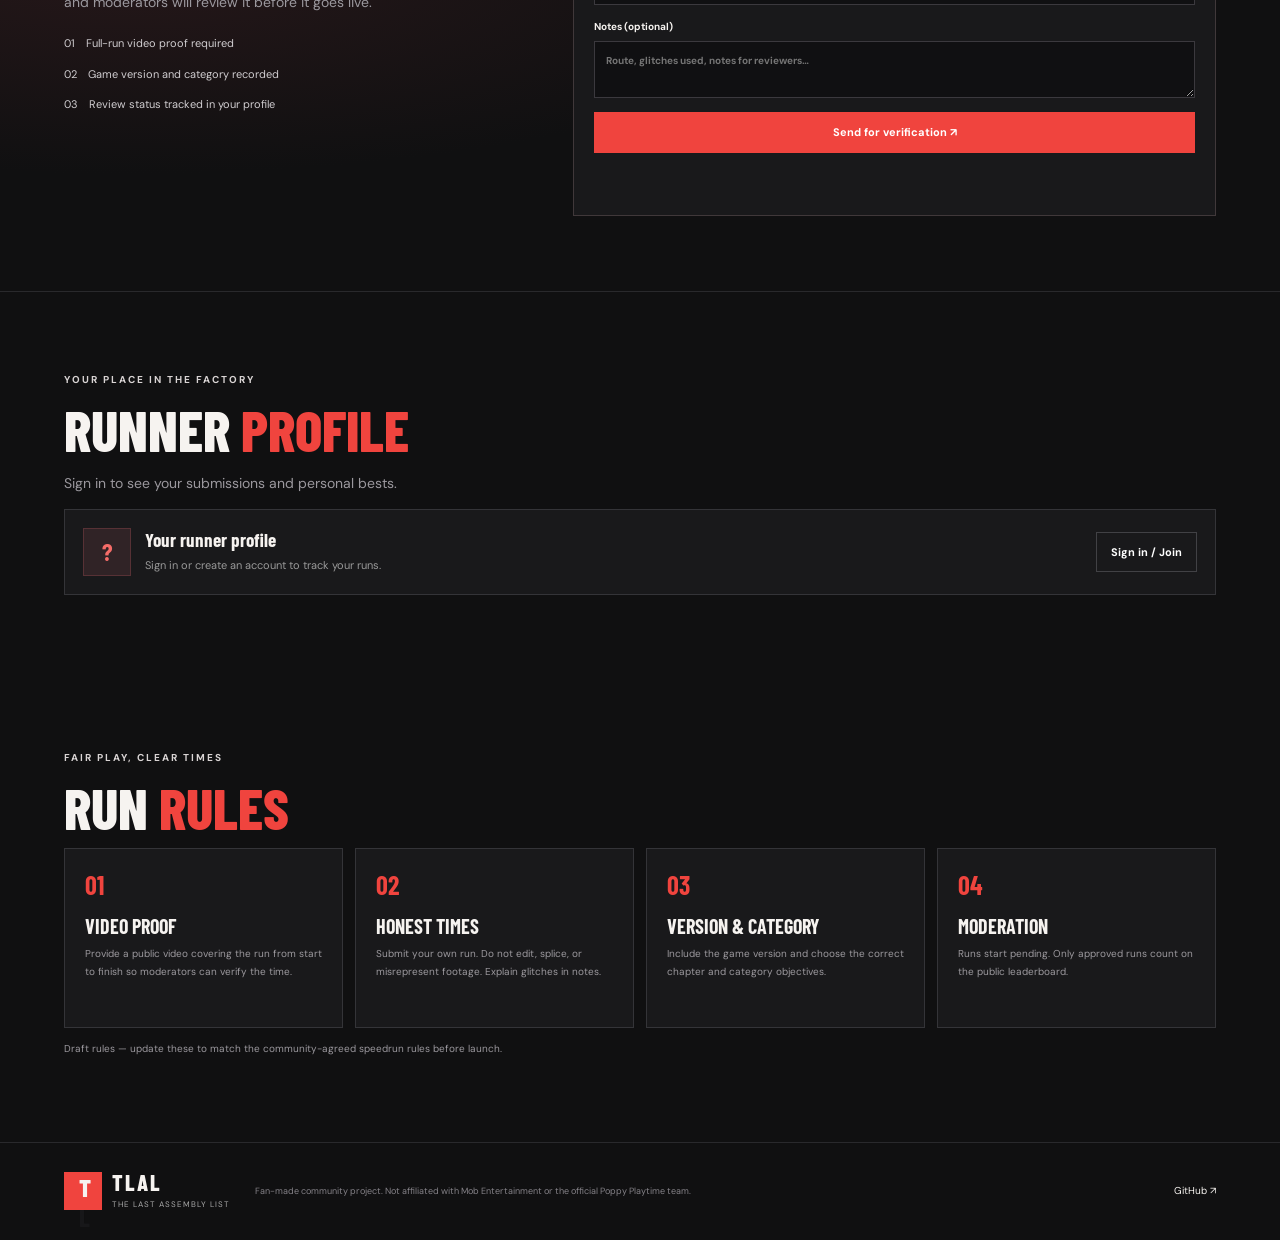
==== commit 340212d8: "Expand chapters and add customizable runner profile editor" ====
--- a/index.html
+++ b/index.html
@@ -1 +1 @@
-<!doctype html><html lang="en"><head><meta charset="utf-8"><meta name="viewport" content="width=device-width,initial-scale=1"><meta name="theme-color" content="#101011"><title>TLAL — The Last Assembly List</title><link rel="preconnect" href="https://fonts.googleapis.com"><link href="https://fonts.googleapis.com/css2?family=Barlow+Condensed:wght@600;700;800&family=DM+Sans:wght@400;500;700&display=swap" rel="stylesheet"><link rel="stylesheet" href="styles.css"></head><body><header><a class="brand" href="#home"><b class="mark">T<span>L</span></b><span><strong>TLAL</strong><small>THE LAST ASSEMBLY LIST</small></span></a><nav><a href="#leaderboards">Leaderboards</a><a href="#submit">Submit a run</a><a href="#rules">Rules</a></nav><div><button id="account">Sign in</button> <button class="red" id="go-submit">Submit run ↗</button><button id="menu">☰</button></div></header><main id="home"><section class="hero"><div><small class="eyebrow">● COMMUNITY SPEEDRUN HUB</small><h1>EVERY SECOND<br>COUNTS IN THE <em>FACTORY.</em></h1><p>The home of The Last Assembly speedrunning. Chase records, share your runs, and help build the leaderboard.</p><a class="red cta" href="#leaderboards">Explore leaderboards ↘</a> <a class="cta outline" href="#submit">Submit your run</a><p class="micro">● COMMUNITY-RUN LEADERBOARDS / MODERATOR VERIFIED</p></div><div class="art"><div class="ring"></div><div class="ring second"></div><b>01 <small>/ ASSEMBLY</small></b><strong>RUN<br>FASTER.</strong><div class="bars">▂ ▄ ▆ ▃ ▇ ▅ ▂ ▆ ▄ ▇ ▃ ▅ ▂ ▆</div><small class="artfoot">THE LAST ASSEMBLY LIST <span>EST. 2026</span></small></div></section><div class="ticker">NO SHORTCUTS. JUST SKILL.　✳　 PROVE YOUR TIME.　✳　 THE FACTORY NEVER SLEEPS.</div><section class="section" id="leaderboards"><small class="eyebrow">THE RACE IS ON</small><h2>THE <em>LEADERBOARDS</em></h2><p class="muted">Every run tells a story. Make yours a record.</p><div class="filters"><div id="chapters"><button class="chapter-tab active" data-ch="all">All chapters</button><button class="chapter-tab" data-ch="chapter-1">Chapter 1</button><button class="chapter-tab" data-ch="chapter-2">Chapter 2</button><button class="chapter-tab" data-ch="chapter-3">Chapter 3</button><button class="chapter-tab" data-ch="chapter-4">Chapter 4</button></div><select id="category"><option value="any%">Any%</option><option value="100%">100%</option><option value="all">All categories</option></select></div><div class="board"><div class="boardhead"><span>RANK / RUNNER</span><span>GAME / CATEGORY</span><span>TIME</span><span>PROOF</span></div><div id="runs">Loading leaderboard…</div><div class="boardfoot"><span id="count"></span><button id="refresh">Refresh ↻</button></div></div><p class="hint">ⓘ Only moderator-approved runs appear publicly. Sample times are illustrative, not records.</p></section><section class="section submit-area" id="submit"><div><small class="eyebrow">YOUR RUN. YOUR LEGACY.</small><h2>THINK YOU<br>CAN GO <em>FASTER?</em></h2><p class="muted">Send in your best attempt. Add a video, choose your category, and moderators will review it before it goes live.</p><ul><li>01　Full-run video proof required</li><li>02　Game version and category recorded</li><li>03　Review status tracked in your profile</li></ul></div><div class="panel"><div class="paneltitle">● NEW RUN SUBMISSION <span>MOD REVIEW</span></div><form id="submit-form"><label>Game chapter<select id="run-chapter"><option value="chapter-1">Chapter 1</option><option value="chapter-2">Chapter 2</option><option value="chapter-3">Chapter 3</option><option value="chapter-4">Chapter 4</option></select></label><label>Category<select id="run-category"><option value="any%">Any%</option><option value="100%">100%</option></select></label><label>Run time<input id="time" required placeholder="12:34.567 or 01:12:34.567"></label><label>Game version<input id="version" required placeholder="e.g. 1.0.0" maxlength="40"></label><label class="wide">Video proof URL<input id="proof" type="url" required placeholder="https://youtube.com/watch?v=..."></label><label class="wide">Notes (optional)<textarea id="notes" rows="2" maxlength="1000" placeholder="Route, glitches used, notes for reviewers…"></textarea></label><button class="red wide" type="submit">Send for verification ↗</button><p id="submit-msg" class="wide" role="status"></p></form></div></section><section class="section" id="profile"><small class="eyebrow">YOUR PLACE IN THE FACTORY</small><h2>RUNNER <em>PROFILE</em></h2><p class="muted">Sign in to see your submissions and personal bests.</p><div id="profile-card" class="profile"><b class="avatar">?</b><div class="profiletext"><strong>Your runner profile</strong><p>Sign in or create an account to track your runs.</p></div><button id="profile-login" class="outline">Sign in / Join</button></div><div id="history" class="hidden"></div></section><section class="section" id="rules"><small class="eyebrow">FAIR PLAY, CLEAR TIMES</small><h2>RUN <em>RULES</em></h2><div class="rules"><article><b>01</b><h3>VIDEO PROOF</h3><p>Provide a public video covering the run from start to finish so moderators can verify the time.</p></article><article><b>02</b><h3>HONEST TIMES</h3><p>Submit your own run. Do not edit, splice, or misrepresent footage. Explain glitches in notes.</p></article><article><b>03</b><h3>VERSION & CATEGORY</h3><p>Include the game version and choose the correct chapter and category objectives.</p></article><article><b>04</b><h3>MODERATION</h3><p>Runs start pending. Only approved runs count on the public leaderboard.</p></article></div><p class="hint">Draft rules — update these to match the community-agreed speedrun rules before launch.</p></section><section class="section hidden" id="moderation"><small class="eyebrow">STAFF ACCESS</small><h2>MODERATION <em>QUEUE</em></h2><div id="queue"></div></section><footer><a class="brand" href="#home"><b class="mark">T<span>L</span></b><span><strong>TLAL</strong><small>THE LAST ASSEMBLY LIST</small></span></a><p>Fan-made community project. Not affiliated with Mob Entertainment or the official Poppy Playtime team.</p><a href="https://github.com/AzureMC-projects/TLAL">GitHub ↗</a></footer></main><dialog id="auth"><button id="close-auth" class="close">×</button><small class="eyebrow">JOIN THE LEADERBOARD</small><h2 id="auth-title">WELCOME BACK.</h2><p id="auth-sub">Sign in to manage your runs.</p><form id="auth-form"><label>Email<input id="email" type="email" required autocomplete="email"></label><label id="runner-label" class="hidden">Runner name<input id="runner" maxlength="24" autocomplete="nickname"></label><label>Password<input id="password" type="password" required minlength="8" autocomplete="current-password"></label><button id="auth-submit" class="red" type="submit">Sign in</button><p id="auth-msg" role="status"></p></form><button id="switch-auth" class="textbtn">Need an account? Sign up</button><p class="hint">Passwords are handled by Supabase Auth, never stored by TLAL.</p></dialog><div id="toast" role="status"></div><script type="module" src="app.js"></script></body></html>+<!doctype html><html lang="en"><head><meta charset="utf-8"><meta name="viewport" content="width=device-width,initial-scale=1"><meta name="theme-color" content="#101011"><title>TLAL — The Last Assembly List</title><link rel="preconnect" href="https://fonts.googleapis.com"><link href="https://fonts.googleapis.com/css2?family=Barlow+Condensed:wght@600;700;800&family=DM+Sans:wght@400;500;700&display=swap" rel="stylesheet"><link rel="stylesheet" href="styles.css"></head><body><header><a class="brand" href="#home"><b class="mark">T<span>L</span></b><span><strong>TLAL</strong><small>THE LAST ASSEMBLY LIST</small></span></a><nav><a href="#leaderboards">Leaderboards</a><a href="#submit">Submit a run</a><a href="#rules">Rules</a></nav><div><button id="account">Sign in</button> <button class="red" id="go-submit">Submit run ↗</button><button id="menu">☰</button></div></header><main id="home"><section class="hero"><div><small class="eyebrow">● COMMUNITY SPEEDRUN HUB</small><h1>EVERY SECOND<br>COUNTS IN THE <em>FACTORY.</em></h1><p>The home of The Last Assembly speedrunning. Chase records, share your runs, and help build the leaderboard.</p><a class="red cta" href="#leaderboards">Explore leaderboards ↘</a> <a class="cta outline" href="#submit">Submit your run</a><p class="micro">● COMMUNITY-RUN LEADERBOARDS / MODERATOR VERIFIED</p></div><div class="art"><div class="ring"></div><div class="ring second"></div><b>01 <small>/ ASSEMBLY</small></b><strong>RUN<br>FASTER.</strong><div class="bars">▂ ▄ ▆ ▃ ▇ ▅ ▂ ▆ ▄ ▇ ▃ ▅ ▂ ▆</div><small class="artfoot">THE LAST ASSEMBLY LIST <span>EST. 2026</span></small></div></section><div class="ticker">NO SHORTCUTS. JUST SKILL.　✳　 PROVE YOUR TIME.　✳　 THE FACTORY NEVER SLEEPS.</div><section class="section" id="leaderboards"><small class="eyebrow">THE RACE IS ON</small><h2>THE <em>LEADERBOARDS</em></h2><p class="muted">Every run tells a story. Make yours a record.</p><div class="filters"><div id="chapters"><button class="chapter-tab active" data-ch="all">All chapters</button><button class="chapter-tab" data-ch="chapter-1">Chapter 1</button><button class="chapter-tab" data-ch="chapter-2">Chapter 2</button><button class="chapter-tab" data-ch="chapter-3">Chapter 3</button><button class="chapter-tab" data-ch="chapter-4">Chapter 4</button><button class="chapter-tab" data-ch="chapter-5">Chapter 5</button></div><select id="category"><option value="any%">Any%</option><option value="100%">100%</option><option value="all">All categories</option></select></div><div class="board"><div class="boardhead"><span>RANK / RUNNER</span><span>GAME / CATEGORY</span><span>TIME</span><span>PROOF</span></div><div id="runs">Loading leaderboard…</div><div class="boardfoot"><span id="count"></span><button id="refresh">Refresh ↻</button></div></div><p class="hint">ⓘ Only moderator-approved runs appear publicly. Sample times are illustrative, not records.</p></section><section class="section submit-area" id="submit"><div><small class="eyebrow">YOUR RUN. YOUR LEGACY.</small><h2>THINK YOU<br>CAN GO <em>FASTER?</em></h2><p class="muted">Send in your best attempt. Add a video, choose your category, and moderators will review it before it goes live.</p><ul><li>01　Full-run video proof required</li><li>02　Game version and category recorded</li><li>03　Review status tracked in your profile</li></ul></div><div class="panel"><div class="paneltitle">● NEW RUN SUBMISSION <span>MOD REVIEW</span></div><form id="submit-form"><label>Game chapter<select id="run-chapter"><option value="chapter-1">Chapter 1</option><option value="chapter-2">Chapter 2</option><option value="chapter-3">Chapter 3</option><option value="chapter-4">Chapter 4</option><option value="chapter-5">Chapter 5</option></select></label><label>Category<select id="run-category"><option value="any%">Any%</option><option value="100%">100%</option></select></label><label>Run time<input id="time" required placeholder="12:34.567 or 01:12:34.567"></label><label>Game version<input id="version" required placeholder="e.g. 1.0.0" maxlength="40"></label><label class="wide">Video proof URL<input id="proof" type="url" required placeholder="https://youtube.com/watch?v=..."></label><label class="wide">Notes (optional)<textarea id="notes" rows="2" maxlength="1000" placeholder="Route, glitches used, notes for reviewers…"></textarea></label><button class="red wide" type="submit">Send for verification ↗</button><p id="submit-msg" class="wide" role="status"></p></form></div></section><section class="section" id="profile"><small class="eyebrow">YOUR PLACE IN THE FACTORY</small><h2>RUNNER <em>PROFILE</em></h2><p class="muted">Sign in to see your submissions and personal bests.</p><div id="profile-card" class="profile"><b class="avatar">?</b><div class="profiletext"><strong>Your runner profile</strong><p>Sign in or create an account to track your runs.</p></div><button id="profile-login" class="outline">Sign in / Join</button></div><div id="profile-editor" class="panel hidden"><div class="paneltitle">CUSTOMISE YOUR RUNNER PROFILE <span>PUBLIC PROFILE</span></div><form id="profile-form"><label>Runner name<input id="edit-runner" required minlength="2" maxlength="24" pattern="[a-zA-Z0-9_ -]+" placeholder="Your runner name"></label><label>Display name<input id="display-name" maxlength="40" placeholder="How you want to appear"></label><label class="wide">Avatar image URL<input id="avatar-url" type="url" placeholder="https://... (optional)"></label><label class="wide">Bio<textarea id="bio" rows="3" maxlength="280" placeholder="Your routes, goals, PBs, or a little about you…"></textarea></label><label>Country / region<input id="country" maxlength="56" placeholder="e.g. United Kingdom"></label><label>Twitch URL<input id="twitch-url" type="url" placeholder="https://twitch.tv/yourname"></label><label class="wide">YouTube URL<input id="youtube-url" type="url" placeholder="https://youtube.com/@yourname"></label><button class="red wide" type="submit">Save profile changes ↗</button><p id="profile-msg" class="wide" role="status"></p></form></div><div id="history" class="hidden"></div></section><section class="section" id="rules"><small class="eyebrow">FAIR PLAY, CLEAR TIMES</small><h2>RUN <em>RULES</em></h2><div class="rules"><article><b>01</b><h3>VIDEO PROOF</h3><p>Provide a public video covering the run from start to finish so moderators can verify the time.</p></article><article><b>02</b><h3>HONEST TIMES</h3><p>Submit your own run. Do not edit, splice, or misrepresent footage. Explain glitches in notes.</p></article><article><b>03</b><h3>VERSION & CATEGORY</h3><p>Include the game version and choose the correct chapter and category objectives.</p></article><article><b>04</b><h3>MODERATION</h3><p>Runs start pending. Only approved runs count on the public leaderboard.</p></article></div><p class="hint">Draft rules — update these to match the community-agreed speedrun rules before launch.</p></section><section class="section hidden" id="moderation"><small class="eyebrow">STAFF ACCESS</small><h2>MODERATION <em>QUEUE</em></h2><div id="queue"></div></section><footer><a class="brand" href="#home"><b class="mark">T<span>L</span></b><span><strong>TLAL</strong><small>THE LAST ASSEMBLY LIST</small></span></a><p>Fan-made community project. Not affiliated with Mob Entertainment or the official Poppy Playtime team.</p><a href="https://github.com/AzureMC-projects/TLAL">GitHub ↗</a></footer></main><dialog id="auth"><button id="close-auth" class="close">×</button><small class="eyebrow">JOIN THE LEADERBOARD</small><h2 id="auth-title">WELCOME BACK.</h2><p id="auth-sub">Sign in to manage your runs.</p><form id="auth-form"><label>Email<input id="email" type="email" required autocomplete="email"></label><label id="runner-label" class="hidden">Runner name<input id="runner" maxlength="24" autocomplete="nickname"></label><label>Password<input id="password" type="password" required minlength="8" autocomplete="current-password"></label><button id="auth-submit" class="red" type="submit">Sign in</button><p id="auth-msg" role="status"></p></form><button id="switch-auth" class="textbtn">Need an account? Sign up</button><p class="hint">Passwords are handled by Supabase Auth, never stored by TLAL. Accounts require the site owner to connect Supabase.</p></dialog><div id="toast" role="status"></div><script type="module" src="app.js"></script></body></html>
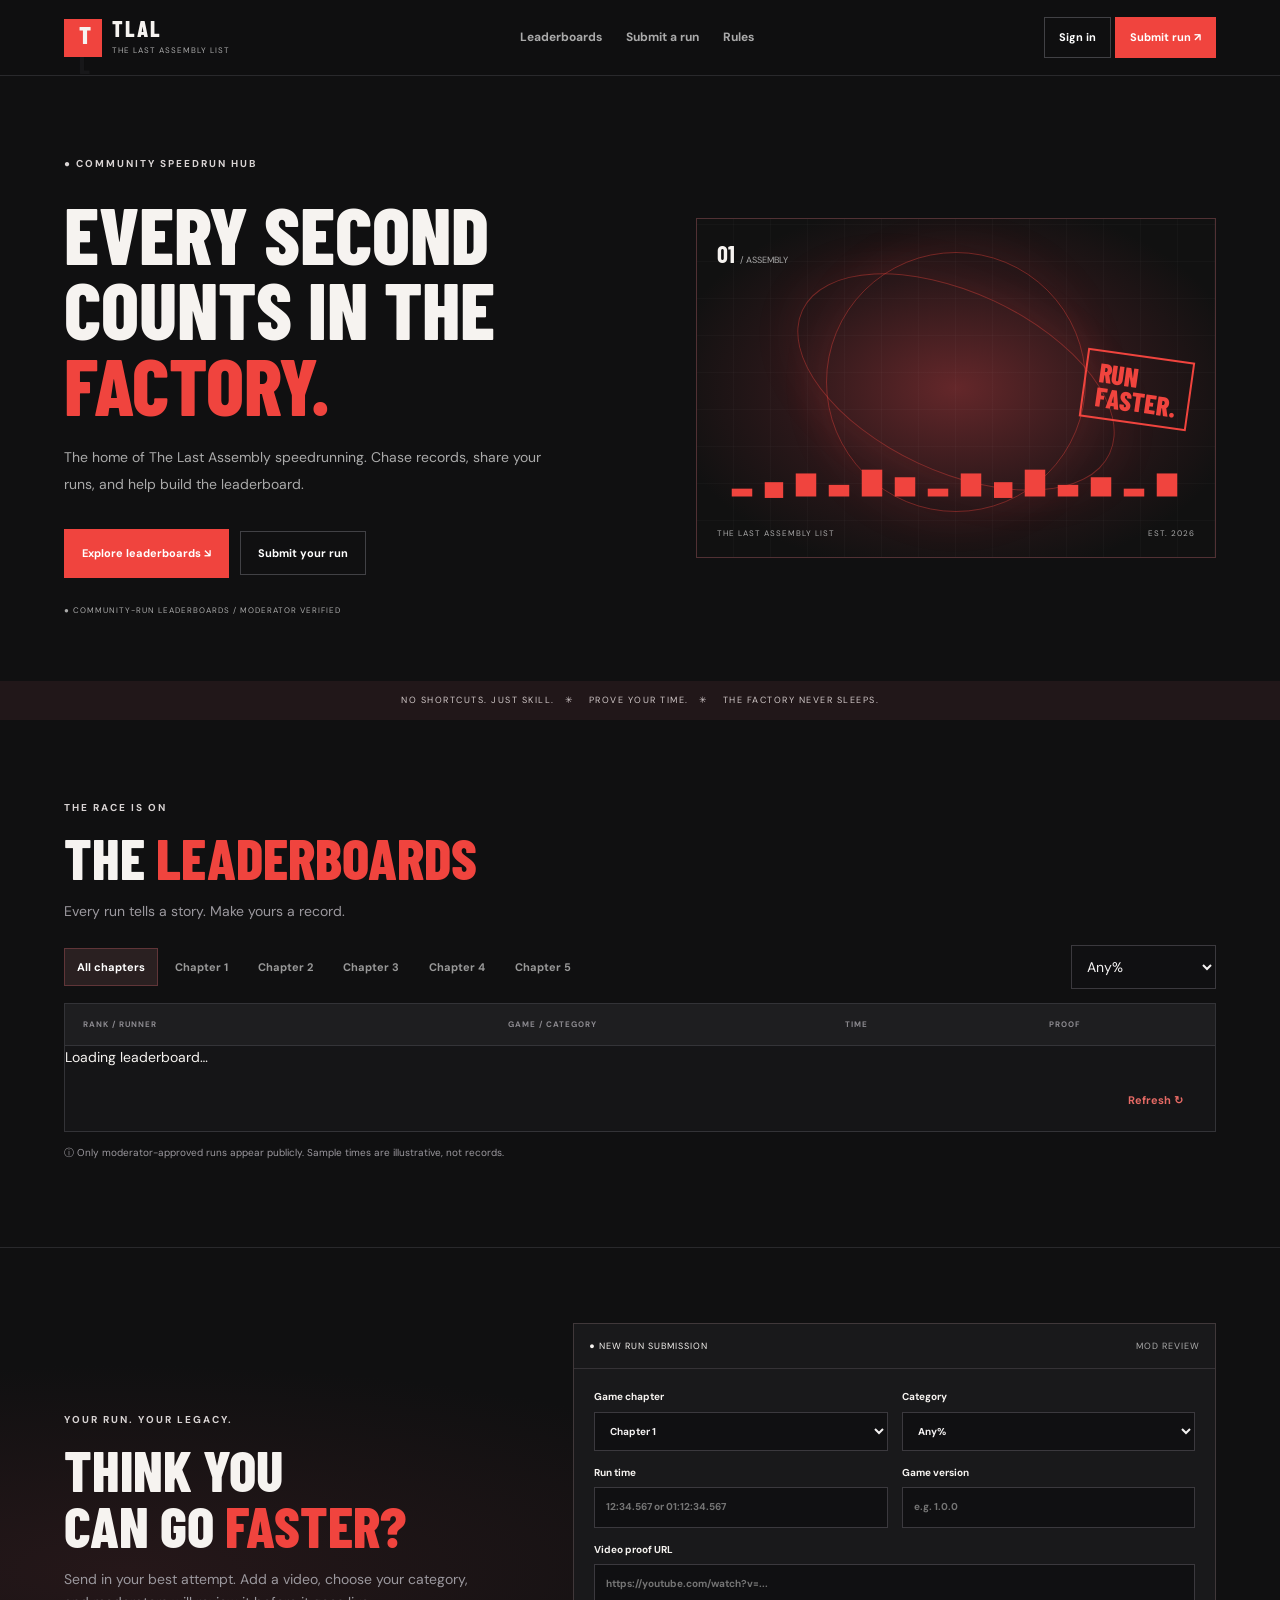
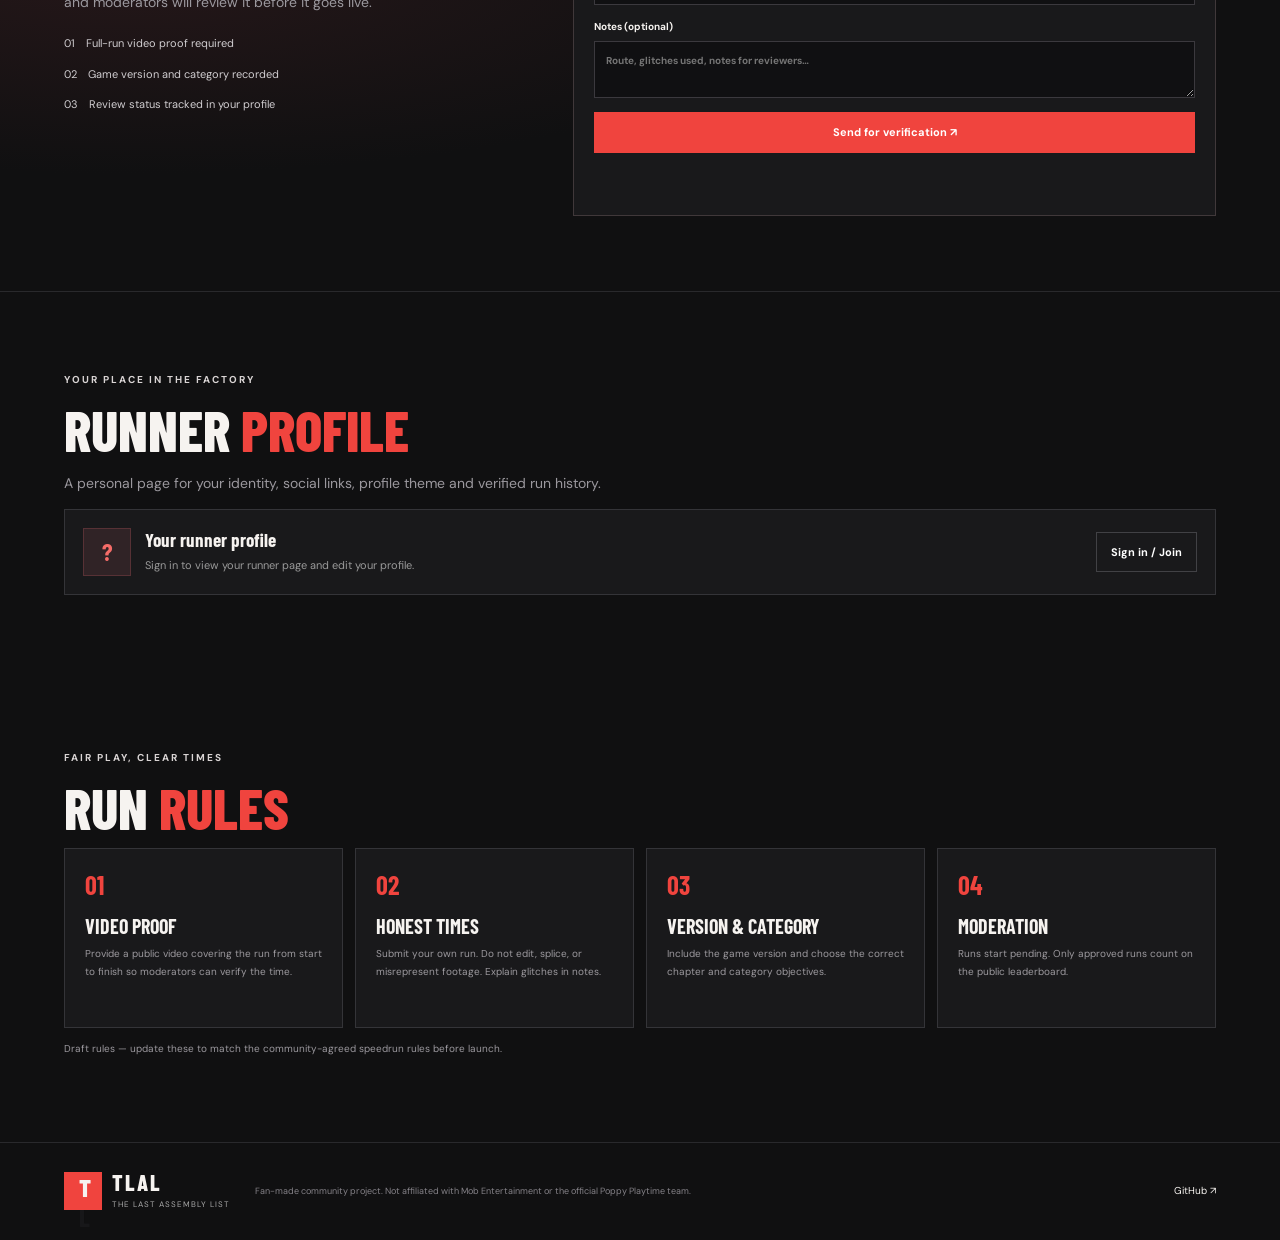
==== commit ede5b4c1: "Simplify homepage profile section and link standalone profiles" ====
--- a/index.html
+++ b/index.html
@@ -1 +1 @@
-<!doctype html><html lang="en"><head><meta charset="utf-8"><meta name="viewport" content="width=device-width,initial-scale=1"><meta name="theme-color" content="#101011"><title>TLAL — The Last Assembly List</title><link rel="preconnect" href="https://fonts.googleapis.com"><link href="https://fonts.googleapis.com/css2?family=Barlow+Condensed:wght@600;700;800&family=DM+Sans:wght@400;500;700&display=swap" rel="stylesheet"><link rel="stylesheet" href="styles.css"></head><body><header><a class="brand" href="#home"><b class="mark">T<span>L</span></b><span><strong>TLAL</strong><small>THE LAST ASSEMBLY LIST</small></span></a><nav><a href="#leaderboards">Leaderboards</a><a href="#submit">Submit a run</a><a href="#rules">Rules</a></nav><div><button id="account">Sign in</button> <button class="red" id="go-submit">Submit run ↗</button><button id="menu">☰</button></div></header><main id="home"><section class="hero"><div><small class="eyebrow">● COMMUNITY SPEEDRUN HUB</small><h1>EVERY SECOND<br>COUNTS IN THE <em>FACTORY.</em></h1><p>The home of The Last Assembly speedrunning. Chase records, share your runs, and help build the leaderboard.</p><a class="red cta" href="#leaderboards">Explore leaderboards ↘</a> <a class="cta outline" href="#submit">Submit your run</a><p class="micro">● COMMUNITY-RUN LEADERBOARDS / MODERATOR VERIFIED</p></div><div class="art"><div class="ring"></div><div class="ring second"></div><b>01 <small>/ ASSEMBLY</small></b><strong>RUN<br>FASTER.</strong><div class="bars">▂ ▄ ▆ ▃ ▇ ▅ ▂ ▆ ▄ ▇ ▃ ▅ ▂ ▆</div><small class="artfoot">THE LAST ASSEMBLY LIST <span>EST. 2026</span></small></div></section><div class="ticker">NO SHORTCUTS. JUST SKILL.　✳　 PROVE YOUR TIME.　✳　 THE FACTORY NEVER SLEEPS.</div><section class="section" id="leaderboards"><small class="eyebrow">THE RACE IS ON</small><h2>THE <em>LEADERBOARDS</em></h2><p class="muted">Every run tells a story. Make yours a record.</p><div class="filters"><div id="chapters"><button class="chapter-tab active" data-ch="all">All chapters</button><button class="chapter-tab" data-ch="chapter-1">Chapter 1</button><button class="chapter-tab" data-ch="chapter-2">Chapter 2</button><button class="chapter-tab" data-ch="chapter-3">Chapter 3</button><button class="chapter-tab" data-ch="chapter-4">Chapter 4</button><button class="chapter-tab" data-ch="chapter-5">Chapter 5</button></div><select id="category"><option value="any%">Any%</option><option value="100%">100%</option><option value="all">All categories</option></select></div><div class="board"><div class="boardhead"><span>RANK / RUNNER</span><span>GAME / CATEGORY</span><span>TIME</span><span>PROOF</span></div><div id="runs">Loading leaderboard…</div><div class="boardfoot"><span id="count"></span><button id="refresh">Refresh ↻</button></div></div><p class="hint">ⓘ Only moderator-approved runs appear publicly. Sample times are illustrative, not records.</p></section><section class="section submit-area" id="submit"><div><small class="eyebrow">YOUR RUN. YOUR LEGACY.</small><h2>THINK YOU<br>CAN GO <em>FASTER?</em></h2><p class="muted">Send in your best attempt. Add a video, choose your category, and moderators will review it before it goes live.</p><ul><li>01　Full-run video proof required</li><li>02　Game version and category recorded</li><li>03　Review status tracked in your profile</li></ul></div><div class="panel"><div class="paneltitle">● NEW RUN SUBMISSION <span>MOD REVIEW</span></div><form id="submit-form"><label>Game chapter<select id="run-chapter"><option value="chapter-1">Chapter 1</option><option value="chapter-2">Chapter 2</option><option value="chapter-3">Chapter 3</option><option value="chapter-4">Chapter 4</option><option value="chapter-5">Chapter 5</option></select></label><label>Category<select id="run-category"><option value="any%">Any%</option><option value="100%">100%</option></select></label><label>Run time<input id="time" required placeholder="12:34.567 or 01:12:34.567"></label><label>Game version<input id="version" required placeholder="e.g. 1.0.0" maxlength="40"></label><label class="wide">Video proof URL<input id="proof" type="url" required placeholder="https://youtube.com/watch?v=..."></label><label class="wide">Notes (optional)<textarea id="notes" rows="2" maxlength="1000" placeholder="Route, glitches used, notes for reviewers…"></textarea></label><button class="red wide" type="submit">Send for verification ↗</button><p id="submit-msg" class="wide" role="status"></p></form></div></section><section class="section" id="profile"><small class="eyebrow">YOUR PLACE IN THE FACTORY</small><h2>RUNNER <em>PROFILE</em></h2><p class="muted">Sign in to see your submissions and personal bests.</p><div id="profile-card" class="profile"><b class="avatar">?</b><div class="profiletext"><strong>Your runner profile</strong><p>Sign in or create an account to track your runs.</p></div><button id="profile-login" class="outline">Sign in / Join</button></div><div id="profile-editor" class="panel hidden"><div class="paneltitle">CUSTOMISE YOUR RUNNER PROFILE <span>PUBLIC PROFILE</span></div><form id="profile-form"><label>Runner name<input id="edit-runner" required minlength="2" maxlength="24" pattern="[a-zA-Z0-9_ -]+" placeholder="Your runner name"></label><label>Display name<input id="display-name" maxlength="40" placeholder="How you want to appear"></label><label class="wide">Avatar image URL<input id="avatar-url" type="url" placeholder="https://... (optional)"></label><label class="wide">Bio<textarea id="bio" rows="3" maxlength="280" placeholder="Your routes, goals, PBs, or a little about you…"></textarea></label><label>Country / region<input id="country" maxlength="56" placeholder="e.g. United Kingdom"></label><label>Twitch URL<input id="twitch-url" type="url" placeholder="https://twitch.tv/yourname"></label><label class="wide">YouTube URL<input id="youtube-url" type="url" placeholder="https://youtube.com/@yourname"></label><button class="red wide" type="submit">Save profile changes ↗</button><p id="profile-msg" class="wide" role="status"></p></form></div><div id="history" class="hidden"></div></section><section class="section" id="rules"><small class="eyebrow">FAIR PLAY, CLEAR TIMES</small><h2>RUN <em>RULES</em></h2><div class="rules"><article><b>01</b><h3>VIDEO PROOF</h3><p>Provide a public video covering the run from start to finish so moderators can verify the time.</p></article><article><b>02</b><h3>HONEST TIMES</h3><p>Submit your own run. Do not edit, splice, or misrepresent footage. Explain glitches in notes.</p></article><article><b>03</b><h3>VERSION & CATEGORY</h3><p>Include the game version and choose the correct chapter and category objectives.</p></article><article><b>04</b><h3>MODERATION</h3><p>Runs start pending. Only approved runs count on the public leaderboard.</p></article></div><p class="hint">Draft rules — update these to match the community-agreed speedrun rules before launch.</p></section><section class="section hidden" id="moderation"><small class="eyebrow">STAFF ACCESS</small><h2>MODERATION <em>QUEUE</em></h2><div id="queue"></div></section><footer><a class="brand" href="#home"><b class="mark">T<span>L</span></b><span><strong>TLAL</strong><small>THE LAST ASSEMBLY LIST</small></span></a><p>Fan-made community project. Not affiliated with Mob Entertainment or the official Poppy Playtime team.</p><a href="https://github.com/AzureMC-projects/TLAL">GitHub ↗</a></footer></main><dialog id="auth"><button id="close-auth" class="close">×</button><small class="eyebrow">JOIN THE LEADERBOARD</small><h2 id="auth-title">WELCOME BACK.</h2><p id="auth-sub">Sign in to manage your runs.</p><form id="auth-form"><label>Email<input id="email" type="email" required autocomplete="email"></label><label id="runner-label" class="hidden">Runner name<input id="runner" maxlength="24" autocomplete="nickname"></label><label>Password<input id="password" type="password" required minlength="8" autocomplete="current-password"></label><button id="auth-submit" class="red" type="submit">Sign in</button><p id="auth-msg" role="status"></p></form><button id="switch-auth" class="textbtn">Need an account? Sign up</button><p class="hint">Passwords are handled by Supabase Auth, never stored by TLAL. Accounts require the site owner to connect Supabase.</p></dialog><div id="toast" role="status"></div><script type="module" src="app.js"></script></body></html>+<!doctype html><html lang="en"><head><meta charset="utf-8"><meta name="viewport" content="width=device-width,initial-scale=1"><meta name="theme-color" content="#101011"><title>TLAL — The Last Assembly List</title><link rel="preconnect" href="https://fonts.googleapis.com"><link href="https://fonts.googleapis.com/css2?family=Barlow+Condensed:wght@600;700;800&family=DM+Sans:wght@400;500;700&display=swap" rel="stylesheet"><link rel="stylesheet" href="styles.css"></head><body><header><a class="brand" href="#home"><b class="mark">T<span>L</span></b><span><strong>TLAL</strong><small>THE LAST ASSEMBLY LIST</small></span></a><nav><a href="#leaderboards">Leaderboards</a><a href="submit.html">Submit a run</a><a href="rules.html">Rules</a><a id="staff-link" class="hidden" href="moderation.html">Staff console ↗</a></nav><div><button id="account">Sign in</button> <button class="red" id="go-submit">Submit run ↗</button><button id="menu">☰</button></div></header><main id="home"><section class="hero"><div><small class="eyebrow">● COMMUNITY SPEEDRUN HUB</small><h1>EVERY SECOND<br>COUNTS IN THE <em>FACTORY.</em></h1><p>The home of The Last Assembly speedrunning. Chase records, share your runs, and help build the leaderboard.</p><a class="red cta" href="#leaderboards">Explore leaderboards ↘</a> <a class="cta outline" href="submit.html">Submit your run</a><p class="micro">● COMMUNITY-RUN LEADERBOARDS / MODERATOR VERIFIED</p></div><div class="art"><div class="ring"></div><div class="ring second"></div><b>01 <small>/ ASSEMBLY</small></b><strong>RUN<br>FASTER.</strong><div class="bars">▂ ▄ ▆ ▃ ▇ ▅ ▂ ▆ ▄ ▇ ▃ ▅ ▂ ▆</div><small class="artfoot">THE LAST ASSEMBLY LIST <span>EST. 2026</span></small></div></section><div class="ticker">NO SHORTCUTS. JUST SKILL.　✳　 PROVE YOUR TIME.　✳　 THE FACTORY NEVER SLEEPS.</div><section class="section" id="leaderboards"><small class="eyebrow">THE RACE IS ON</small><h2>THE <em>LEADERBOARDS</em></h2><p class="muted">Every run tells a story. Make yours a record.</p><div class="filters"><div id="chapters"><button class="chapter-tab active" data-ch="all">All chapters</button><button class="chapter-tab" data-ch="chapter-1">Chapter 1</button><button class="chapter-tab" data-ch="chapter-2">Chapter 2</button><button class="chapter-tab" data-ch="chapter-3">Chapter 3</button><button class="chapter-tab" data-ch="chapter-4">Chapter 4</button><button class="chapter-tab" data-ch="chapter-5">Chapter 5</button></div><select id="category"><option value="any%">Any%</option><option value="100%">100%</option><option value="all">All categories</option></select></div><div class="board"><div class="boardhead"><span>RANK / RUNNER</span><span>GAME / CATEGORY</span><span>TIME</span><span>PROOF</span></div><div id="runs">Loading leaderboard…</div><div class="boardfoot"><span id="count"></span><button id="refresh">Refresh ↻</button></div></div><p class="hint">ⓘ Only moderator-approved runs appear publicly. Sample times are illustrative, not records.</p></section><section class="section submit-area" id="submit"><div><small class="eyebrow">YOUR RUN. YOUR LEGACY.</small><h2>THINK YOU<br>CAN GO <em>FASTER?</em></h2><p class="muted">Send in your best attempt. Add a video, choose your category, and moderators will review it before it goes live.</p><ul><li>01　Full-run video proof required</li><li>02　Game version and category recorded</li><li>03　Review status tracked in your profile</li></ul></div><div class="panel"><div class="paneltitle">● NEW RUN SUBMISSION <span>MOD REVIEW</span></div><form id="submit-form"><label>Game chapter<select id="run-chapter"><option value="chapter-1">Chapter 1</option><option value="chapter-2">Chapter 2</option><option value="chapter-3">Chapter 3</option><option value="chapter-4">Chapter 4</option><option value="chapter-5">Chapter 5</option></select></label><label>Category<select id="run-category"><option value="any%">Any%</option><option value="100%">100%</option></select></label><label>Run time<input id="time" required placeholder="12:34.567 or 01:12:34.567"></label><label>Game version<input id="version" required placeholder="e.g. 1.0.0" maxlength="40"></label><label class="wide">Video proof URL<input id="proof" type="url" required placeholder="https://youtube.com/watch?v=..."></label><label class="wide">Notes (optional)<textarea id="notes" rows="2" maxlength="1000" placeholder="Route, glitches used, notes for reviewers…"></textarea></label><button class="red wide" type="submit">Send for verification ↗</button><p id="submit-msg" class="wide" role="status"></p></form></div></section><section class="section" id="profile"><small class="eyebrow">YOUR PLACE IN THE FACTORY</small><h2>RUNNER <em>PROFILE</em></h2><p class="muted">A personal page for your identity, social links, profile theme and verified run history.</p><div id="profile-card" class="profile"><b class="avatar">?</b><div class="profiletext"><strong>Your runner profile</strong><p>Sign in to view your runner page and edit your profile.</p></div><button id="profile-login" class="outline">Sign in / Join</button></div><a id="open-profile-page" class="red cta hidden" href="profile.html">Open my profile ↗</a></section><section class="section" id="rules"><small class="eyebrow">FAIR PLAY, CLEAR TIMES</small><h2>RUN <em>RULES</em></h2><div class="rules"><article><b>01</b><h3>VIDEO PROOF</h3><p>Provide a public video covering the run from start to finish so moderators can verify the time.</p></article><article><b>02</b><h3>HONEST TIMES</h3><p>Submit your own run. Do not edit, splice, or misrepresent footage. Explain glitches in notes.</p></article><article><b>03</b><h3>VERSION & CATEGORY</h3><p>Include the game version and choose the correct chapter and category objectives.</p></article><article><b>04</b><h3>MODERATION</h3><p>Runs start pending. Only approved runs count on the public leaderboard.</p></article></div><p class="hint">Draft rules — update these to match the community-agreed speedrun rules before launch.</p></section><section class="section hidden" id="moderation"><small class="eyebrow">STAFF ACCESS</small><h2>MODERATION <em>TOOLS</em></h2><p class="muted">Your staff controls now live in a dedicated console, separate from the public leaderboard.</p><a class="red cta" href="moderation.html">Open staff console ↗</a></section><footer><a class="brand" href="#home"><b class="mark">T<span>L</span></b><span><strong>TLAL</strong><small>THE LAST ASSEMBLY LIST</small></span></a><p>Fan-made community project. Not affiliated with Mob Entertainment or the official Poppy Playtime team.</p><a href="https://github.com/AzureMC-projects/TLAL">GitHub ↗</a></footer></main><dialog id="auth"><button id="close-auth" class="close">×</button><small class="eyebrow">JOIN THE LEADERBOARD</small><h2 id="auth-title">WELCOME BACK.</h2><p id="auth-sub">Sign in to manage your runs.</p><form id="auth-form"><label>Email<input id="email" type="email" required autocomplete="email"></label><label id="runner-label" class="hidden">Runner name<input id="runner" maxlength="24" autocomplete="nickname"></label><label>Password<input id="password" type="password" required minlength="8" autocomplete="current-password"></label><button id="auth-submit" class="red" type="submit">Sign in</button><p id="auth-msg" role="status"></p></form><button id="switch-auth" class="textbtn">Need an account? Sign up</button><p class="hint">Passwords are handled by Supabase Auth, never stored by TLAL. Accounts require the site owner to connect Supabase.</p></dialog><div id="toast" role="status"></div><script type="module" src="app.js"></script></body></html>
--- a/styles.css
+++ b/styles.css
@@ -1 +1,9 @@
-:root{color-scheme:dark;--bg:#101011;--panel:#19191b;--line:#333337;--muted:#9b989e;--red:#f0443e;--head:"Barlow Condensed",Impact,sans-serif;--body:"DM Sans",Arial,sans-serif}*{box-sizing:border-box}html{scroll-behavior:smooth;scroll-padding-top:85px}body{margin:0;background:var(--bg);color:#f6f3f0;font:14px/1.65 var(--body)}button,input,select,textarea{font:inherit}button,a{cursor:pointer}a{color:inherit;text-decoration:none}header{height:76px;position:sticky;top:0;z-index:10;display:flex;align-items:center;justify-content:space-between;padding:0 5vw;background:#101011f2;border-bottom:1px solid #29292c;gap:22px}header>div{white-space:nowrap}#menu{display:none}.brand{display:flex;align-items:center;gap:10px}.mark{width:38px;height:38px;display:grid;place-items:center;background:var(--red);font:800 25px var(--head);letter-spacing:-3px}.mark span{color:#171719}.brand strong{font:800 22px var(--head);letter-spacing:2px;display:block;line-height:1}.brand small{display:block;font-size:8px;letter-spacing:1px;color:#aaa;margin-top:5px}nav{display:flex;gap:24px}nav a{color:#aaa;font-size:12px;font-weight:700}nav a:hover{color:white}button,.red,.outline{border:1px solid #414145;padding:10px 14px;background:transparent;color:white;font-size:11px;font-weight:700}.red{display:inline-block;background:var(--red);border-color:var(--red);color:white}.red:hover{background:#ff5b54}.outline:hover,button:hover{border-color:#888}.hero{max-width:1320px;margin:auto;display:grid;grid-template-columns:1.05fr .95fr;align-items:center;gap:5%;padding:75px 5vw 55px}.eyebrow{font-size:10px;letter-spacing:2px;font-weight:700;color:#d9d4d4}.hero h1{font:800 clamp(48px,6.2vw,82px)/.95 var(--head);margin:22px 0}.hero h1 em,h2 em{color:var(--red);font-style:normal}.hero p{color:#aaa;max-width:480px;line-height:1.9}.cta{margin:18px 7px 0 0;padding:14px 17px;font-size:11px}.micro{font-size:8px;color:#858188;letter-spacing:1px;margin-top:25px}.art{height:340px;position:relative;overflow:hidden;border:1px solid #513134;background:radial-gradient(ellipse,#64272a,#291719 48%,#111 80%);padding:20px}.art:before{content:"";position:absolute;inset:0;background:repeating-linear-gradient(0deg,transparent 0 36px,#ffffff0b 37px),repeating-linear-gradient(90deg,transparent 0 36px,#ffffff0b 37px)}.art>b{position:relative;font:700 24px var(--head)}.art b small{font:9px var(--body);color:#aaa}.art strong{position:absolute;right:24px;top:40%;border:2px solid var(--red);color:var(--red);padding:8px 12px;font:800 27px/.9 var(--head);transform:rotate(8deg)}.ring{position:absolute;left:50%;top:48%;width:260px;height:260px;border:1px solid #f0443e66;border-radius:50%;transform:translate(-50%,-50%);box-shadow:0 0 50px #f0443e18}.ring.second{width:340px;height:180px;transform:translate(-50%,-50%) rotate(25deg)}.bars{position:absolute;bottom:55px;left:20px;right:20px;text-align:center;color:var(--red);font-size:26px;letter-spacing:3px}.artfoot{position:absolute;bottom:17px;left:20px;right:20px;color:#aaa;font-size:8px;letter-spacing:1px}.artfoot span{float:right}.ticker{text-align:center;background:#211719;padding:12px;color:#d1c8c8;font-size:9px;letter-spacing:1.5px}.section{max-width:1320px;margin:auto;padding:75px 5vw}h2{font:800 clamp(38px,4.5vw,57px)/.98 var(--head);margin:12px 0}.muted,.section>p{color:var(--muted)}.filters{display:flex;align-items:center;justify-content:space-between;gap:12px;margin:22px 0 14px}#chapters{display:flex;gap:4px;flex-wrap:wrap}#chapters button{border-color:transparent;color:#999;padding:9px 12px}#chapters button.active{background:#2a2021;border-color:#603538;color:white}select,input,textarea{background:#101012;color:#f4f2f2;border:1px solid #3b393e;padding:11px;width:100%;min-width:0;outline:none}select:focus,input:focus,textarea:focus{border-color:#bd4945}#category{width:auto;min-width:145px}.board{border:1px solid #333337;background:#151517}.boardhead,.row{display:grid;grid-template-columns:1.4fr 1.1fr .65fr .5fr;gap:12px;align-items:center;padding:14px 18px}.boardhead{background:#1e1e20;border-bottom:1px solid #343438;color:#8d8b90;font-size:8px;letter-spacing:1px;font-weight:700}.row{min-height:72px;border-bottom:1px solid #2d2d30}.runner{display:flex;align-items:center;gap:10px;min-width:0}.rank{font:700 18px var(--head);color:#888;width:20px}.rank.first{color:#f0c878}.avatar{width:34px;height:34px;display:grid;place-items:center;background:#302326;color:#f56c68;border:1px solid #573135;font:700 17px var(--head);flex-shrink:0}.runnername{font-size:11px;font-weight:700;overflow:hidden;text-overflow:ellipsis}.runnername small{display:block;color:#888;font-size:9px}.game strong{display:block;font-size:11px}.game small{display:block;color:#8d8a90;font-size:9px}.time{font:700 18px var(--head)}.proof{border:1px solid #38383c;padding:7px 9px;font-size:10px;width:max-content}.boardfoot{display:flex;justify-content:space-between;padding:12px 18px;color:#888;font-size:10px}.boardfoot button,.textbtn{background:none;border:0;color:#e66a65}.hint{color:#8f8c91;font-size:10px;margin-top:13px}.submit-area{display:grid;grid-template-columns:.8fr 1.2fr;gap:7%;align-items:center;border-block:1px solid #29292c;background:radial-gradient(ellipse at 10% 50%,#251719,transparent 45%)}.submit-area ul{list-style:none;padding:0;color:#d0cdd0;font-size:11px;line-height:2.8}.panel{background:#19191b;border:1px solid #40383a}.paneltitle{padding:15px;border-bottom:1px solid #353236;font-size:9px;letter-spacing:1px}.paneltitle span{float:right;color:#aaa}.panel form,dialog form{padding:20px;display:grid;grid-template-columns:1fr 1fr;gap:14px}.panel label,dialog label{display:flex;flex-direction:column;gap:6px;font-size:10px;font-weight:700}.wide{grid-column:1/-1}.profile{display:flex;align-items:center;gap:14px;padding:18px;border:1px solid #343438;background:#19191b}.profile .avatar{width:48px;height:48px;font-size:24px}.profiletext{flex:1}.profiletext strong{font:700 19px var(--head)}.profiletext p{margin:2px 0;color:#999;font-size:11px}.rules{display:grid;grid-template-columns:repeat(4,1fr);gap:12px}.rules article{border:1px solid #343438;background:#19191b;padding:20px;min-height:180px}.rules article>b{font:700 26px var(--head);color:var(--red)}.rules h3{font:700 20px var(--head);margin:12px 0 7px}.rules p{font-size:10px;color:#9c999e;line-height:1.8;margin:0}footer{border-top:1px solid #29292c;display:flex;align-items:center;gap:25px;padding:28px 5vw;max-width:1320px;margin:auto}footer p{flex:1;font-size:9px;color:#858288}footer>a:last-child{font-size:10px}dialog{width:min(440px,calc(100% - 28px));background:#19191b;color:white;border:1px solid #484044;padding:30px;position:relative}dialog::backdrop{background:#050505d9;backdrop-filter:blur(5px)}dialog h2{font:800 38px var(--head);margin:12px 0}dialog>p{font-size:11px;color:#aaa}dialog form{display:grid;grid-template-columns:1fr;gap:13px;padding:0;margin-top:20px}dialog .close{position:absolute;right:10px;top:8px;border:0;background:none;font-size:25px}#toast{position:fixed;bottom:20px;right:20px;z-index:20;background:#292326;border:1px solid #603538;padding:13px 18px;max-width:380px;opacity:0;pointer-events:none;transition:.2s;font-size:11px}#toast.show{opacity:1}.hidden{display:none!important}.config-banner{padding:10px 5vw;background:#291d1e;border-bottom:1px solid #563336;color:#d5baba;font-size:10px}.config-banner b{color:#ff7770;letter-spacing:1px}.config-banner a{color:white;text-decoration:underline;margin-left:8px}.historyrow,.queueitem{padding:14px;border-bottom:1px solid var(--line);font-size:11px}.historyrow span,.historyrow em{margin-left:12px;color:#bbb}.queueitem input{margin:8px 0}.queueitem button{margin-right:5px}@media(max-width:850px){.hero{padding:55px 24px;grid-template-columns:1fr .8fr}.hero h1{font-size:58px}.section{padding:60px 24px}.rules{grid-template-columns:repeat(2,1fr)}}@media(max-width:650px){header{height:66px;padding:0 15px}nav{display:none;position:absolute;top:65px;left:0;right:0;background:#19191b;padding:16px;flex-direction:column;align-items:flex-start}nav.open{display:flex}header>div{margin-left:auto}#go-submit{display:none}#menu{display:inline-block}.hero{grid-template-columns:1fr;padding:48px 18px 35px;gap:30px}.hero h1{font-size:clamp(48px,13vw,70px)}.art{height:260px}.section{padding:52px 18px}.filters{align-items:stretch;flex-direction:column}#category{width:100%}.boardhead{display:none}.row{grid-template-columns:1fr auto;padding:13px;gap:7px}.runner{grid-column:1;grid-row:1}.game{grid-column:1;grid-row:2;padding-left:30px}.time{grid-column:2;grid-row:1;text-align:right}.proof{grid-column:2;grid-row:2}.submit-area{grid-template-columns:1fr;gap:25px}.panel form{padding:14px;gap:10px}.rules{grid-template-columns:1fr 1fr}.rules article{padding:14px;min-height:185px}.profile{flex-wrap:wrap}.profiletext{min-width:60%}.profile>button{width:100%}footer{padding:24px 18px;flex-wrap:wrap;gap:12px}footer p{flex-basis:100%;order:2;margin:0}}@media(max-width:390px){.panel form{grid-template-columns:1fr}.panel form>*{grid-column:1}.rules{grid-template-columns:1fr}.rules article{min-height:0}.hero .cta{display:block;text-align:center}}+:root{color-scheme:dark;--bg:#101011;--panel:#19191b;--line:#333337;--muted:#9b989e;--red:#f0443e;--head:"Barlow Condensed",Impact,sans-serif;--body:"DM Sans",Arial,sans-serif}*{box-sizing:border-box}html{scroll-behavior:smooth;scroll-padding-top:85px}body{margin:0;background:var(--bg);color:#f6f3f0;font:14px/1.65 var(--body)}button,input,select,textarea{font:inherit}button,a{cursor:pointer}a{color:inherit;text-decoration:none}header{height:76px;position:sticky;top:0;z-index:10;display:flex;align-items:center;justify-content:space-between;padding:0 5vw;background:#101011f2;border-bottom:1px solid #29292c;gap:22px}header>div{white-space:nowrap}#menu{display:none}.brand{display:flex;align-items:center;gap:10px}.mark{width:38px;height:38px;display:grid;place-items:center;background:var(--red);font:800 25px var(--head);letter-spacing:-3px}.mark span{color:#171719}.brand strong{font:800 22px var(--head);letter-spacing:2px;display:block;line-height:1}.brand small{display:block;font-size:8px;letter-spacing:1px;color:#aaa;margin-top:5px}nav{display:flex;gap:24px}nav a{color:#aaa;font-size:12px;font-weight:700}nav a:hover{color:white}button,.red,.outline{border:1px solid #414145;padding:10px 14px;background:transparent;color:white;font-size:11px;font-weight:700}.red{display:inline-block;background:var(--red);border-color:var(--red);color:white}.red:hover{background:#ff5b54}.outline:hover,button:hover{border-color:#888}.hero{max-width:1320px;margin:auto;display:grid;grid-template-columns:1.05fr .95fr;align-items:center;gap:5%;padding:75px 5vw 55px}.eyebrow{font-size:10px;letter-spacing:2px;font-weight:700;color:#d9d4d4}.hero h1{font:800 clamp(48px,6.2vw,82px)/.95 var(--head);margin:22px 0}.hero h1 em,h2 em{color:var(--red);font-style:normal}.hero p{color:#aaa;max-width:480px;line-height:1.9}.cta{margin:18px 7px 0 0;padding:14px 17px;font-size:11px}.micro{font-size:8px;color:#858188;letter-spacing:1px;margin-top:25px}.art{height:340px;position:relative;overflow:hidden;border:1px solid #513134;background:radial-gradient(ellipse,#64272a,#291719 48%,#111 80%);padding:20px}.art:before{content:"";position:absolute;inset:0;background:repeating-linear-gradient(0deg,transparent 0 36px,#ffffff0b 37px),repeating-linear-gradient(90deg,transparent 0 36px,#ffffff0b 37px)}.art>b{position:relative;font:700 24px var(--head)}.art b small{font:9px var(--body);color:#aaa}.art strong{position:absolute;right:24px;top:40%;border:2px solid var(--red);color:var(--red);padding:8px 12px;font:800 27px/.9 var(--head);transform:rotate(8deg)}.ring{position:absolute;left:50%;top:48%;width:260px;height:260px;border:1px solid #f0443e66;border-radius:50%;transform:translate(-50%,-50%);box-shadow:0 0 50px #f0443e18}.ring.second{width:340px;height:180px;transform:translate(-50%,-50%) rotate(25deg)}.bars{position:absolute;bottom:55px;left:20px;right:20px;text-align:center;color:var(--red);font-size:26px;letter-spacing:3px}.artfoot{position:absolute;bottom:17px;left:20px;right:20px;color:#aaa;font-size:8px;letter-spacing:1px}.artfoot span{float:right}.ticker{text-align:center;background:#211719;padding:12px;color:#d1c8c8;font-size:9px;letter-spacing:1.5px}.section{max-width:1320px;margin:auto;padding:75px 5vw}h2{font:800 clamp(38px,4.5vw,57px)/.98 var(--head);margin:12px 0}.muted,.section>p{color:var(--muted)}.filters{display:flex;align-items:center;justify-content:space-between;gap:12px;margin:22px 0 14px}#chapters{display:flex;gap:4px;flex-wrap:wrap}#chapters button{border-color:transparent;color:#999;padding:9px 12px}#chapters button.active{background:#2a2021;border-color:#603538;color:white}select,input,textarea{background:#101012;color:#f4f2f2;border:1px solid #3b393e;padding:11px;width:100%;min-width:0;outline:none}select:focus,input:focus,textarea:focus{border-color:#bd4945}#category{width:auto;min-width:145px}.board{border:1px solid #333337;background:#151517}.boardhead,.row{display:grid;grid-template-columns:1.4fr 1.1fr .65fr .5fr;gap:12px;align-items:center;padding:14px 18px}.boardhead{background:#1e1e20;border-bottom:1px solid #343438;color:#8d8b90;font-size:8px;letter-spacing:1px;font-weight:700}.row{min-height:72px;border-bottom:1px solid #2d2d30}.runner{display:flex;align-items:center;gap:10px;min-width:0}.rank{font:700 18px var(--head);color:#888;width:20px}.rank.first{color:#f0c878}.avatar{width:34px;height:34px;display:grid;place-items:center;background:#302326;color:#f56c68;border:1px solid #573135;font:700 17px var(--head);flex-shrink:0}.runnername{font-size:11px;font-weight:700;overflow:hidden;text-overflow:ellipsis}.runnername small{display:block;color:#888;font-size:9px}.game strong{display:block;font-size:11px}.game small{display:block;color:#8d8a90;font-size:9px}.time{font:700 18px var(--head)}.proof{border:1px solid #38383c;padding:7px 9px;font-size:10px;width:max-content}.boardfoot{display:flex;justify-content:space-between;padding:12px 18px;color:#888;font-size:10px}.boardfoot button,.textbtn{background:none;border:0;color:#e66a65}.hint{color:#8f8c91;font-size:10px;margin-top:13px}.submit-area{display:grid;grid-template-columns:.8fr 1.2fr;gap:7%;align-items:center;border-block:1px solid #29292c;background:radial-gradient(ellipse at 10% 50%,#251719,transparent 45%)}.submit-area ul{list-style:none;padding:0;color:#d0cdd0;font-size:11px;line-height:2.8}.panel{background:#19191b;border:1px solid #40383a}.paneltitle{padding:15px;border-bottom:1px solid #353236;font-size:9px;letter-spacing:1px}.paneltitle span{float:right;color:#aaa}.panel form,dialog form{padding:20px;display:grid;grid-template-columns:1fr 1fr;gap:14px}.panel label,dialog label{display:flex;flex-direction:column;gap:6px;font-size:10px;font-weight:700}.wide{grid-column:1/-1}.profile{display:flex;align-items:center;gap:14px;padding:18px;border:1px solid #343438;background:#19191b}.profile .avatar{width:48px;height:48px;font-size:24px}.profiletext{flex:1}.profiletext strong{font:700 19px var(--head)}.profiletext p{margin:2px 0;color:#999;font-size:11px}.rules{display:grid;grid-template-columns:repeat(4,1fr);gap:12px}.rules article{border:1px solid #343438;background:#19191b;padding:20px;min-height:180px}.rules article>b{font:700 26px var(--head);color:var(--red)}.rules h3{font:700 20px var(--head);margin:12px 0 7px}.rules p{font-size:10px;color:#9c999e;line-height:1.8;margin:0}footer{border-top:1px solid #29292c;display:flex;align-items:center;gap:25px;padding:28px 5vw;max-width:1320px;margin:auto}footer p{flex:1;font-size:9px;color:#858288}footer>a:last-child{font-size:10px}dialog{width:min(440px,calc(100% - 28px));background:#19191b;color:white;border:1px solid #484044;padding:30px;position:relative}dialog::backdrop{background:#050505d9;backdrop-filter:blur(5px)}dialog h2{font:800 38px var(--head);margin:12px 0}dialog>p{font-size:11px;color:#aaa}dialog form{display:grid;grid-template-columns:1fr;gap:13px;padding:0;margin-top:20px}dialog .close{position:absolute;right:10px;top:8px;border:0;background:none;font-size:25px}#toast{position:fixed;bottom:20px;right:20px;z-index:20;background:#292326;border:1px solid #603538;padding:13px 18px;max-width:380px;opacity:0;pointer-events:none;transition:.2s;font-size:11px}#toast.show{opacity:1}.hidden{display:none!important}.config-banner{padding:10px 5vw;background:#291d1e;border-bottom:1px solid #563336;color:#d5baba;font-size:10px}.config-banner b{color:#ff7770;letter-spacing:1px}.config-banner a{color:white;text-decoration:underline;margin-left:8px}.historyrow,.queueitem{padding:14px;border-bottom:1px solid var(--line);font-size:11px}.historyrow span,.historyrow em{margin-left:12px;color:#bbb}.queueitem input{margin:8px 0}.queueitem button{margin-right:5px}@media(max-width:850px){.hero{padding:55px 24px;grid-template-columns:1fr .8fr}.hero h1{font-size:58px}.section{padding:60px 24px}.rules{grid-template-columns:repeat(2,1fr)}}@media(max-width:650px){header{height:66px;padding:0 15px}nav{display:none;position:absolute;top:65px;left:0;right:0;background:#19191b;padding:16px;flex-direction:column;align-items:flex-start}nav.open{display:flex}header>div{margin-left:auto}#go-submit{display:none}#menu{display:inline-block}.hero{grid-template-columns:1fr;padding:48px 18px 35px;gap:30px}.hero h1{font-size:clamp(48px,13vw,70px)}.art{height:260px}.section{padding:52px 18px}.filters{align-items:stretch;flex-direction:column}#category{width:100%}.boardhead{display:none}.row{grid-template-columns:1fr auto;padding:13px;gap:7px}.runner{grid-column:1;grid-row:1}.game{grid-column:1;grid-row:2;padding-left:30px}.time{grid-column:2;grid-row:1;text-align:right}.proof{grid-column:2;grid-row:2}.submit-area{grid-template-columns:1fr;gap:25px}.panel form{padding:14px;gap:10px}.rules{grid-template-columns:1fr 1fr}.rules article{padding:14px;min-height:185px}.profile{flex-wrap:wrap}.profiletext{min-width:60%}.profile>button{width:100%}footer{padding:24px 18px;flex-wrap:wrap;gap:12px}footer p{flex-basis:100%;order:2;margin:0}}@media(max-width:390px){.panel form{grid-template-columns:1fr}.panel form>*{grid-column:1}.rules{grid-template-columns:1fr}.rules article{min-height:0}.hero .cta{display:block;text-align:center}}
+/* Runner profiles and profile editor */
+#profile-editor{margin-top:16px}.profile-links{display:flex;gap:10px;flex-wrap:wrap;margin-top:8px}.profile-links a{font-size:10px;color:#ff827c;text-decoration:underline}.profile-bio{color:#c4c0c4;font-size:12px;max-width:760px}.profile-meta{font-size:10px;color:#999}.profile-avatar-img{width:48px;height:48px;object-fit:cover;border:1px solid #573135;background:#302326}.runner-link{display:inline-flex;align-items:center;gap:8px;border:0;background:none;padding:0;text-align:left;color:inherit}.runner-link:hover .runnername{color:#ff827c}.demo-tag{display:inline-block;margin-left:8px;padding:2px 6px;border:1px solid #6d4c31;color:#e8bd83;font-size:8px;letter-spacing:1px}
+
+.moderator-tag{display:inline-block;vertical-align:middle;margin-left:8px;padding:2px 7px;border:1px solid #f0443e;background:#3a191b;color:#ff8b85;font:700 9px/1.5 var(--body);letter-spacing:1px;text-transform:uppercase}.profiletext>.moderator-tag{margin-left:9px}
+
+/* Dedicated staff console */
+.staff-page{background:#0d0d0f}.staff-page header{border-bottom-color:#3b292b}.staff-main{max-width:1320px;margin:auto;padding:54px 5vw 90px}.staff-heading{display:flex;justify-content:space-between;align-items:flex-end;gap:20px;margin-bottom:25px}.staff-heading h1{font:800 clamp(42px,6vw,68px)/.95 var(--head);margin:12px 0}.staff-heading h1 em,.staff-panel h2 em{font-style:normal;color:var(--red)}.staff-heading p{max-width:700px}.staff-identity{font-size:10px;color:#c8b6b7;letter-spacing:.5px}.staff-notice{padding:14px 16px;border:1px solid #493a30;background:#201a17;color:#e5c59a;margin:18px 0 25px;font-size:12px}.staff-notice.success{border-color:#28513f;background:#14221c;color:#a8e0bd}.staff-notice.error{border-color:#663235;background:#261719;color:#ffb5b2}.staff-stats{display:grid;grid-template-columns:repeat(4,minmax(0,1fr));gap:12px;margin:22px 0 26px}.staff-stats article{border:1px solid #323236;background:linear-gradient(145deg,#1b1b1e,#131315);padding:18px}.staff-stats small{display:block;font-size:9px;letter-spacing:1.2px;color:#aaa}.staff-stats strong{display:block;font:800 38px/.95 var(--head);margin:12px 0 8px}.staff-stats span{font-size:10px;color:#8d8a90}.staff-tabs{display:flex;gap:5px;flex-wrap:wrap;border-bottom:1px solid #37373b;margin-bottom:20px}.staff-tabs button{border-color:transparent;color:#a6a2a8;padding:12px 15px}.staff-tabs button.active{border:1px solid #583034;border-bottom-color:var(--red);background:#211719;color:#fff}.staff-panel{border:1px solid #343438;background:#151517;padding:22px;margin-bottom:20px}.staff-panel-head{display:flex;align-items:flex-end;justify-content:space-between;gap:18px;margin-bottom:18px}.staff-panel h2{font:800 clamp(30px,4vw,43px)/.95 var(--head);margin:8px 0}.staff-count{font-size:10px;color:#c4a0a2;border:1px solid #493236;padding:7px 10px;white-space:nowrap}.staff-select,.staff-search,.role-select{width:auto;min-width:170px;font-size:11px}.staff-search{min-width:220px}.staff-list{display:grid;gap:10px}.staff-item{display:flex;justify-content:space-between;align-items:center;gap:20px;border:1px solid #303034;background:#19191b;padding:17px}.staff-item-main{min-width:0;flex:1}.staff-item-title{display:flex;align-items:center;gap:8px;flex-wrap:wrap}.staff-item-title strong{font-size:13px}.staff-item p{margin:7px 0;color:#bbb;font-size:11px;overflow-wrap:anywhere}.staff-muted,.staff-item-meta{color:#858188!important;font-size:10px!important}.staff-item-meta{margin:8px 0}.staff-actions{display:flex;gap:7px;align-items:center;justify-content:flex-end;flex-wrap:wrap;flex-shrink:0}.staff-btn{font-size:10px;padding:9px 12px;border:1px solid #45454a;background:#202023}.staff-btn.primary{background:#f0443e;border-color:#f0443e}.staff-btn.danger{color:#ff8c87;border-color:#744044}.staff-btn:disabled{opacity:.5;cursor:wait}.status-pill,.role-pill{font-size:8px;text-transform:uppercase;letter-spacing:.7px;padding:3px 7px;border:1px solid #444;background:#202023;color:#ccc}.status-approved,.role-admin{border-color:#315c45;color:#9cdeb4;background:#17251d}.status-pending{border-color:#70592d;color:#e8c983;background:#292316}.status-rejected,.status-removed{border-color:#6c3437;color:#ffaaa6;background:#2b191b}.role-moderator{border-color:#713d42;color:#ffaaa6;background:#2b191b}.role-runner{border-color:#444;color:#aaa}.staff-empty{padding:26px;border:1px dashed #3b3b40;text-align:center;color:#9b989e;font-size:12px}.audit-item{display:grid;grid-template-columns:1fr minmax(180px,.55fr);gap:15px;padding:14px;border-bottom:1px solid #2e2e32}.audit-item strong{text-transform:capitalize;font-size:12px}.audit-item p{font-size:10px;color:#a7a3a8;overflow-wrap:anywhere}.audit-item>div:last-child{display:flex;flex-direction:column;align-items:flex-end;gap:3px}.audit-item small{font-size:9px;color:#8d8a90;text-align:right;overflow-wrap:anywhere}.staff-page footer{max-width:1320px}.staff-page .proof{display:inline-block;margin-top:4px;color:#ff827c}.staff-page #toast{opacity:0}.staff-page #toast.show{opacity:1}
+@media(max-width:760px){.staff-main{padding:35px 18px 60px}.staff-heading{align-items:flex-start;flex-direction:column}.staff-stats{grid-template-columns:repeat(2,minmax(0,1fr))}.staff-panel{padding:14px}.staff-panel-head{align-items:flex-start;flex-direction:column}.staff-item{align-items:flex-start;flex-direction:column}.staff-actions{justify-content:flex-start;width:100%}.staff-search,.staff-select{width:100%}.audit-item{grid-template-columns:1fr}.audit-item>div:last-child{align-items:flex-start}.audit-item small{text-align:left}.staff-identity{display:none}}
